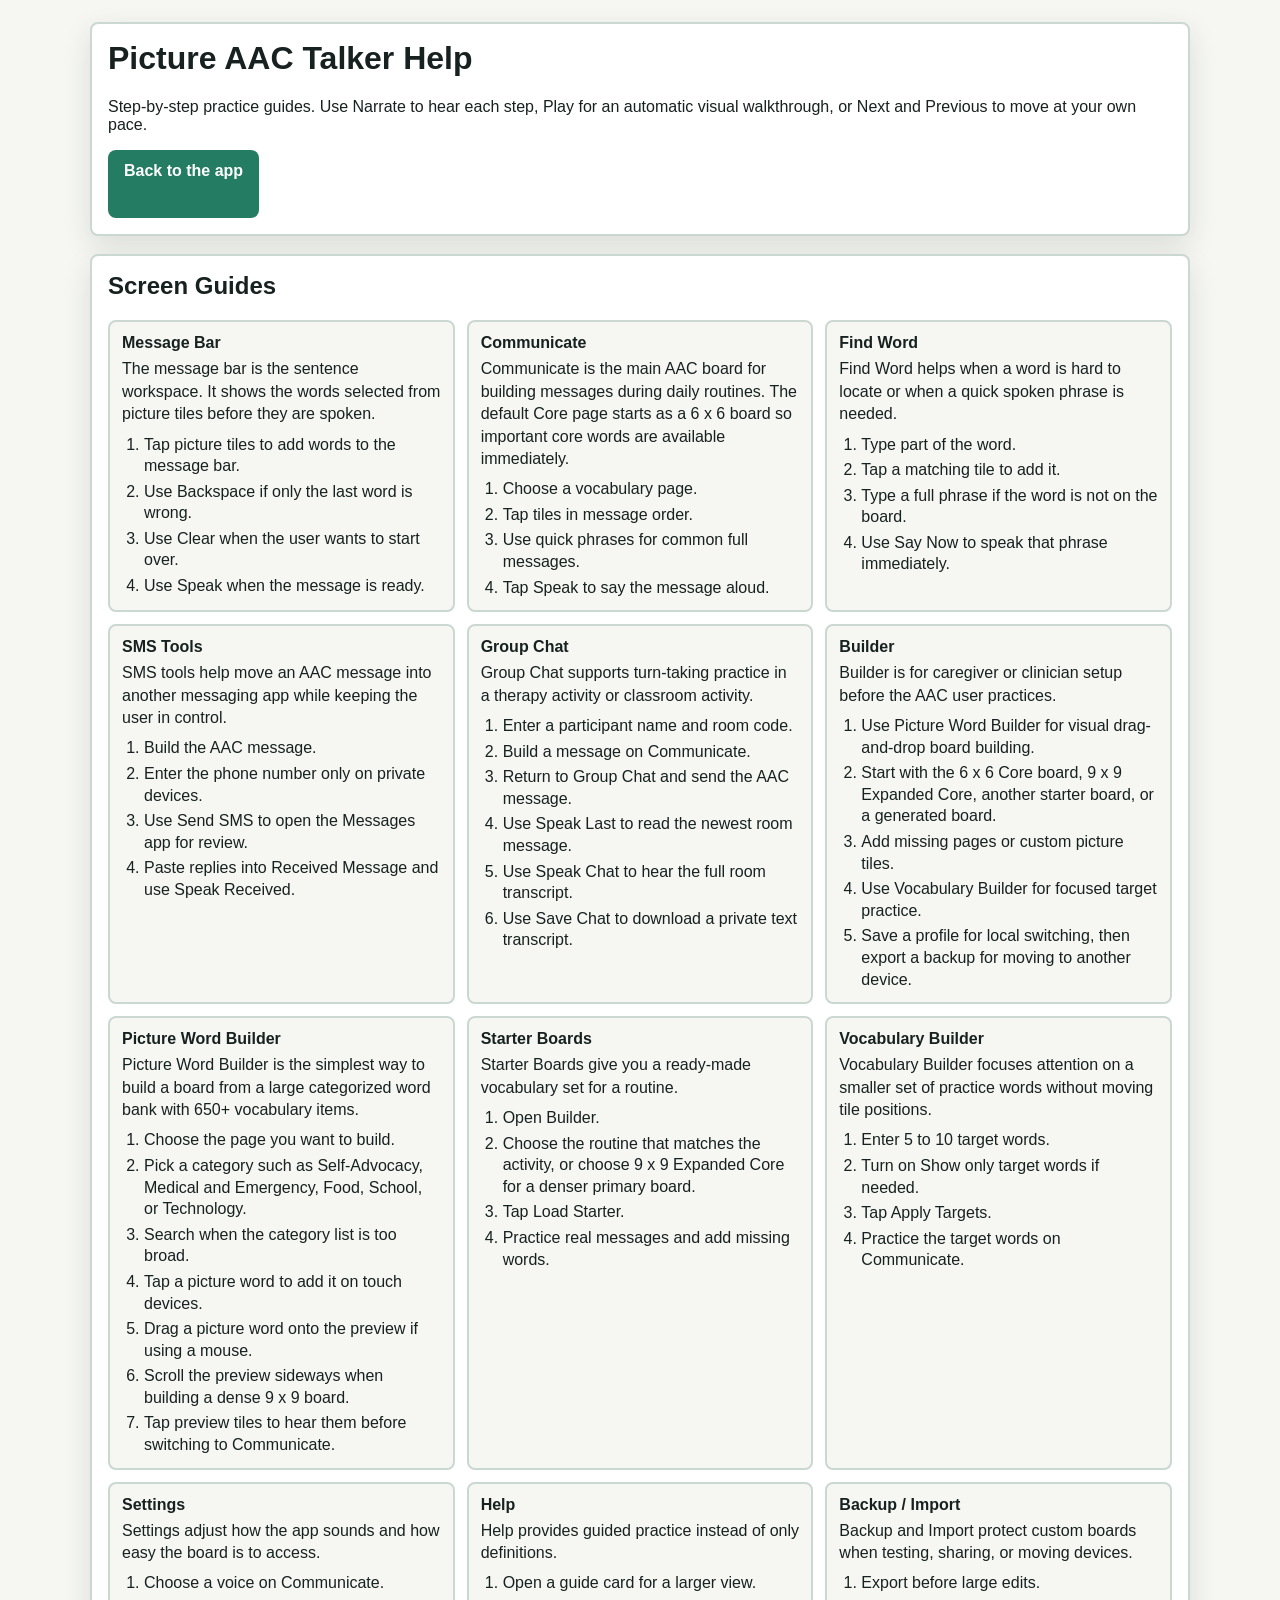
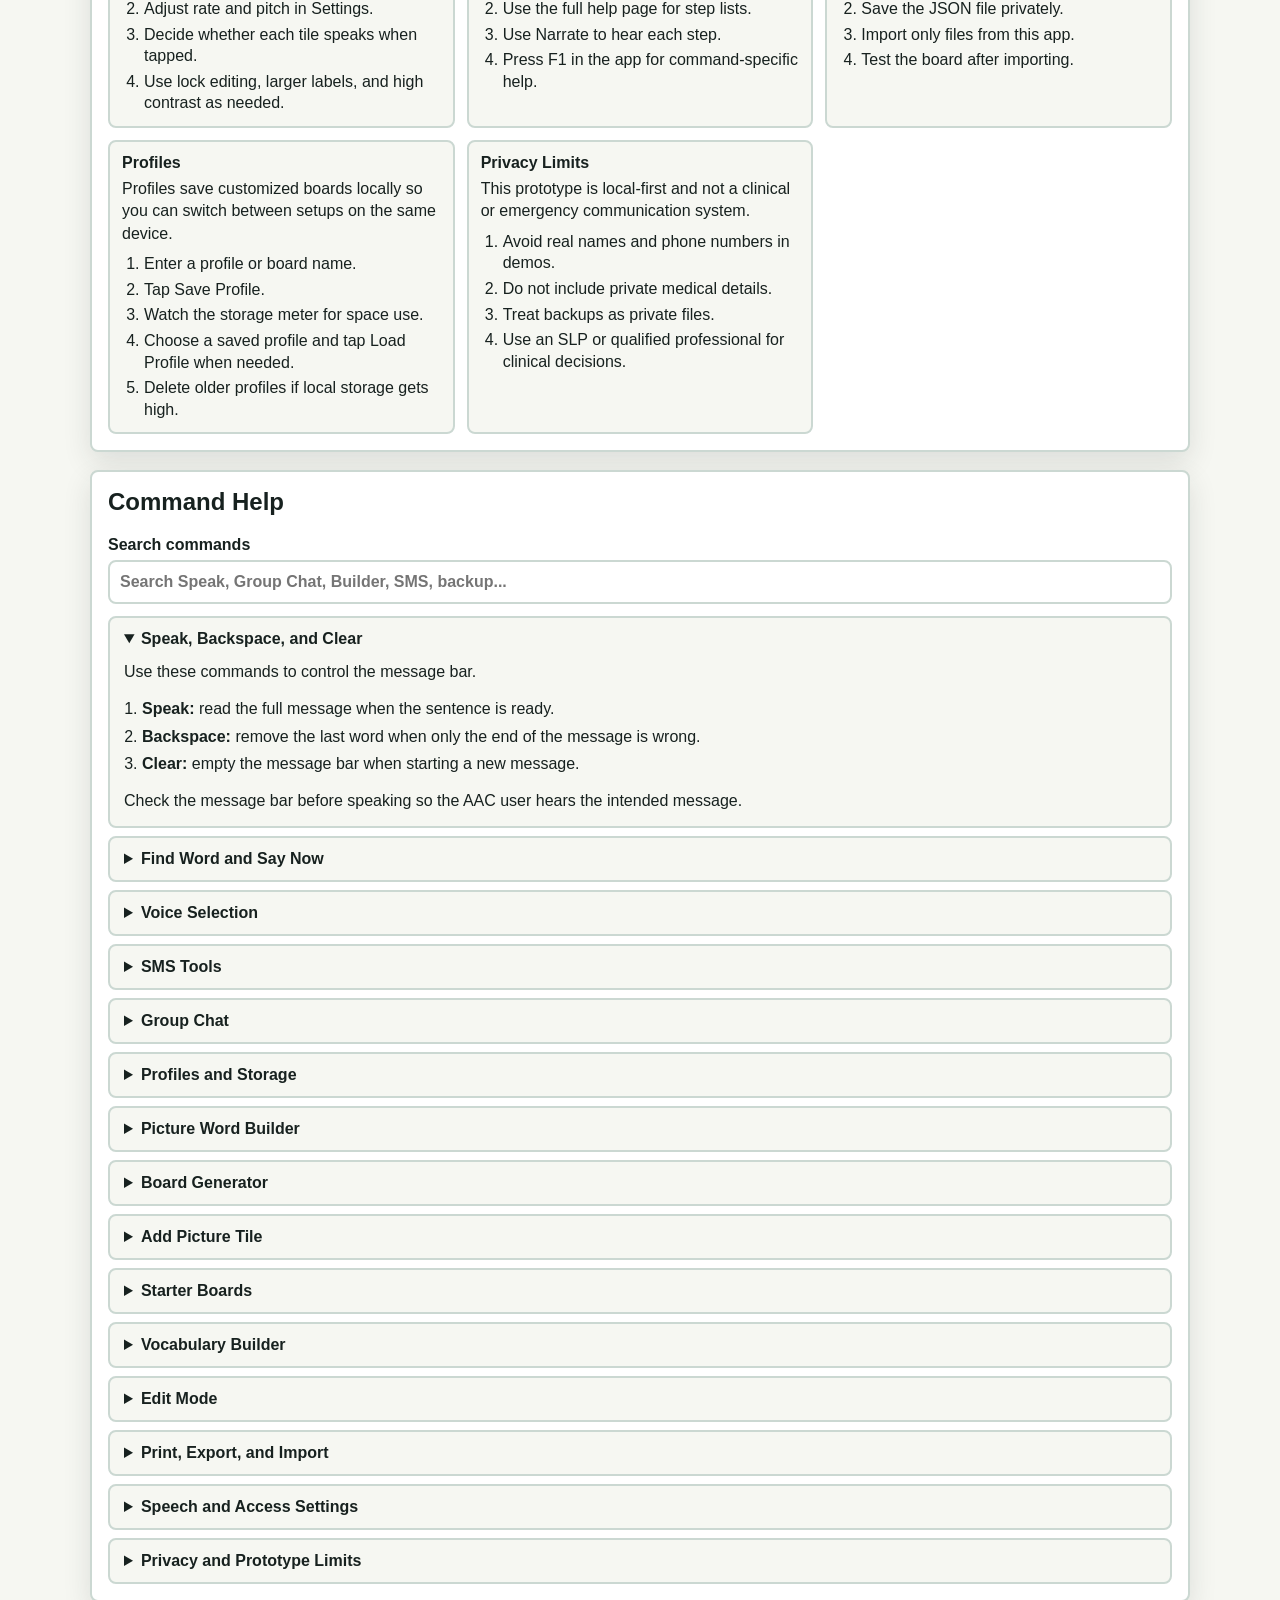
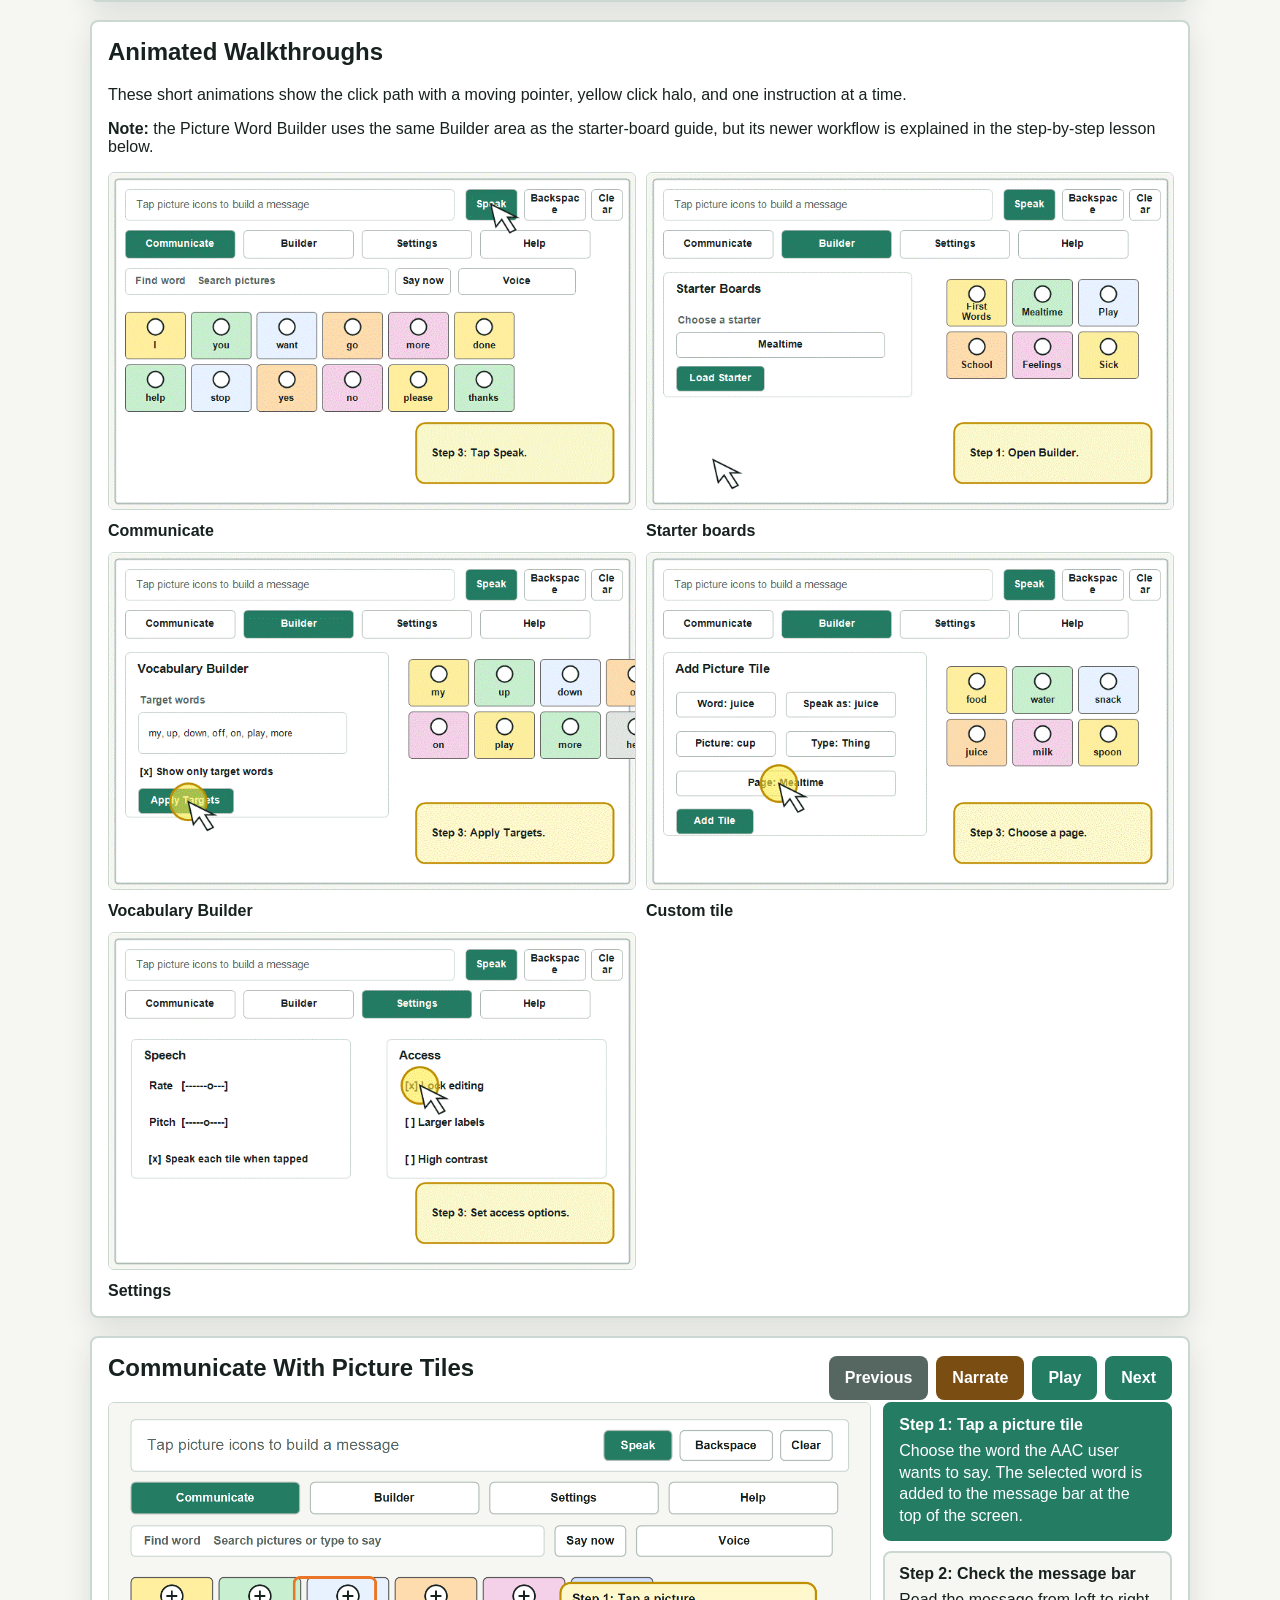
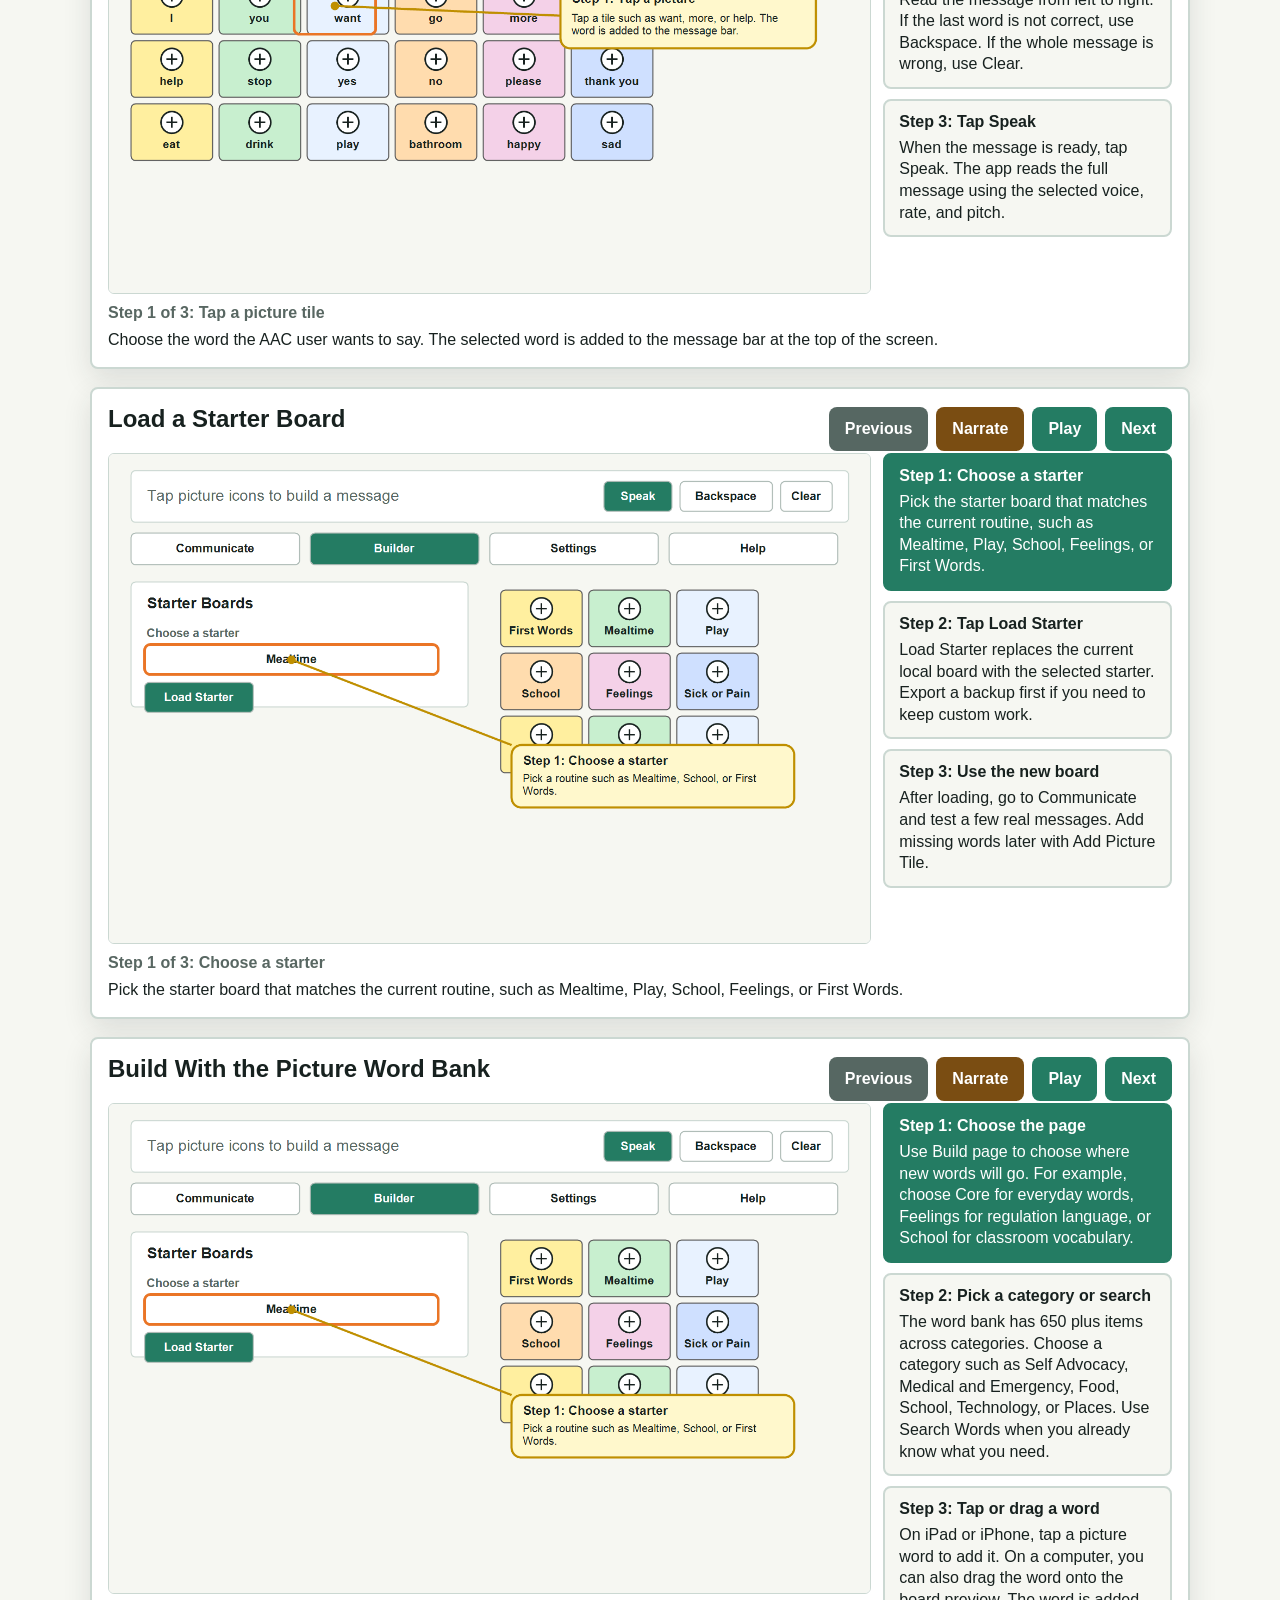
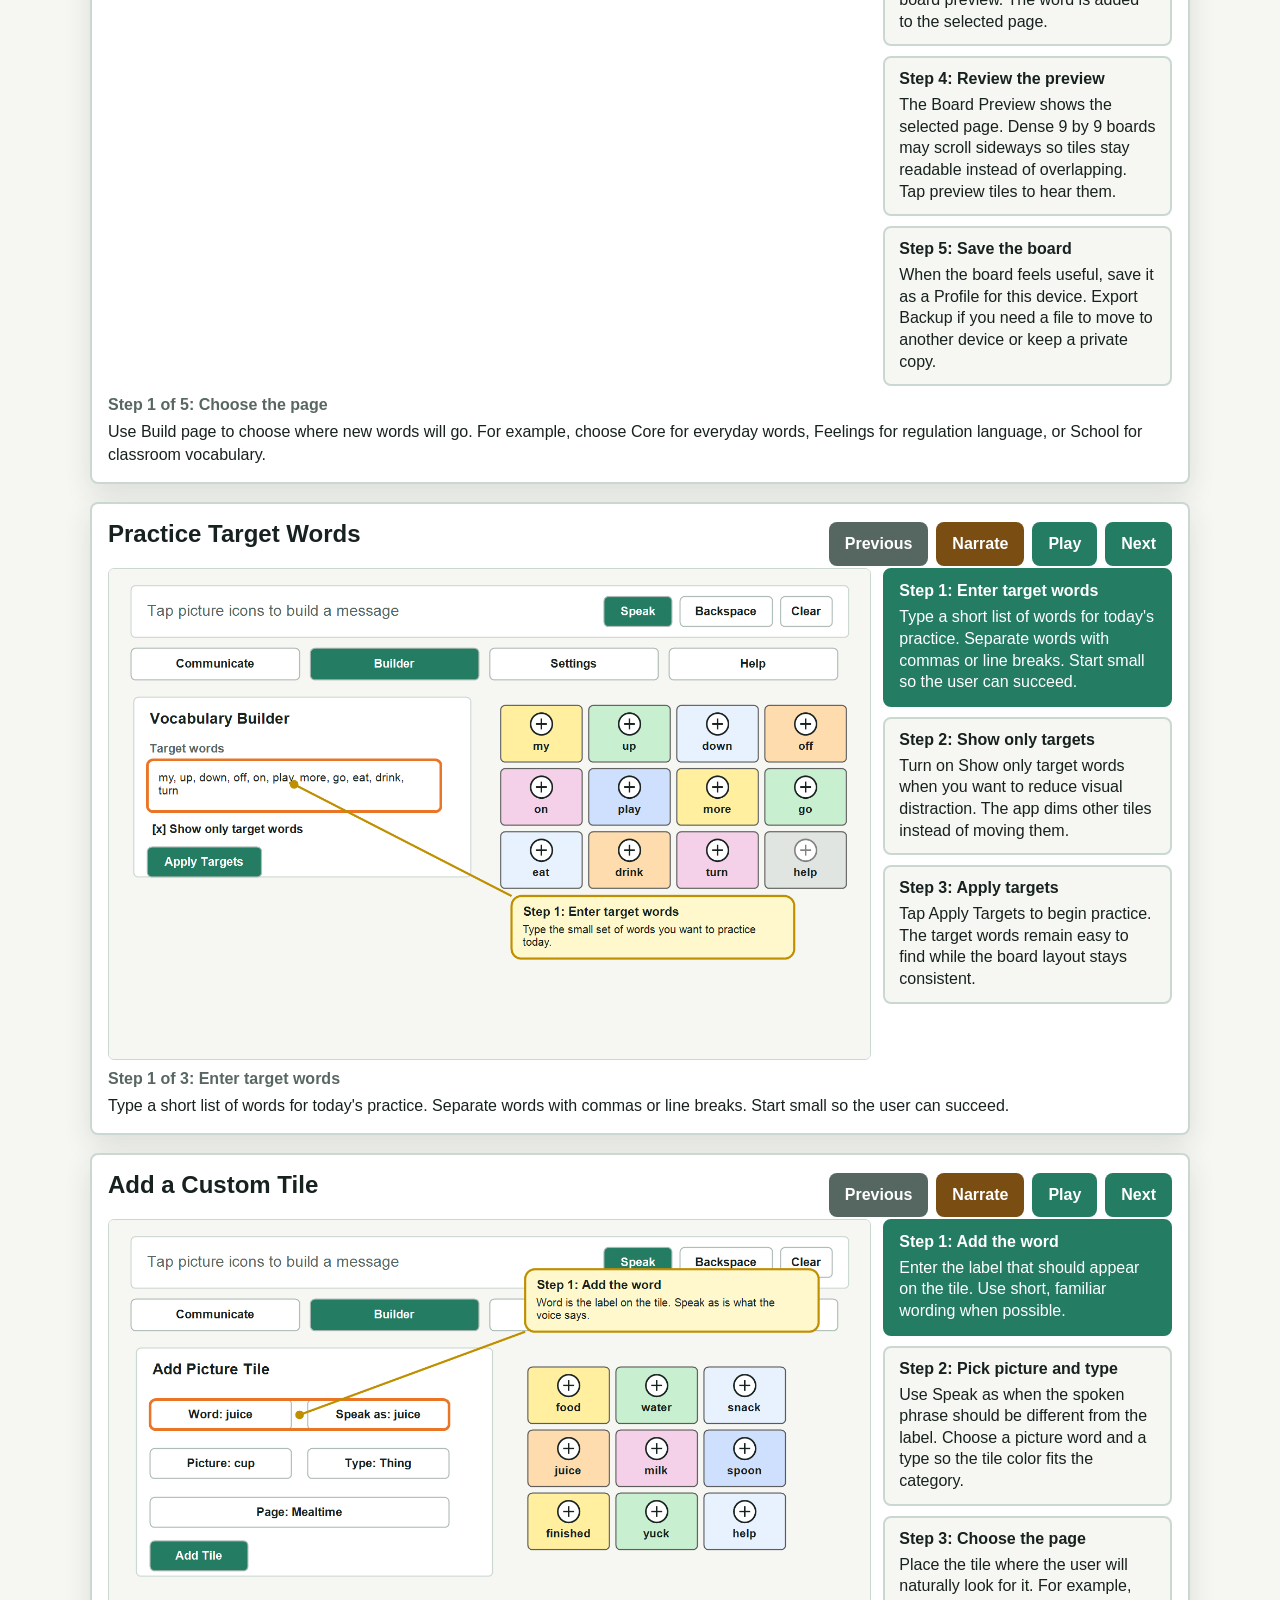
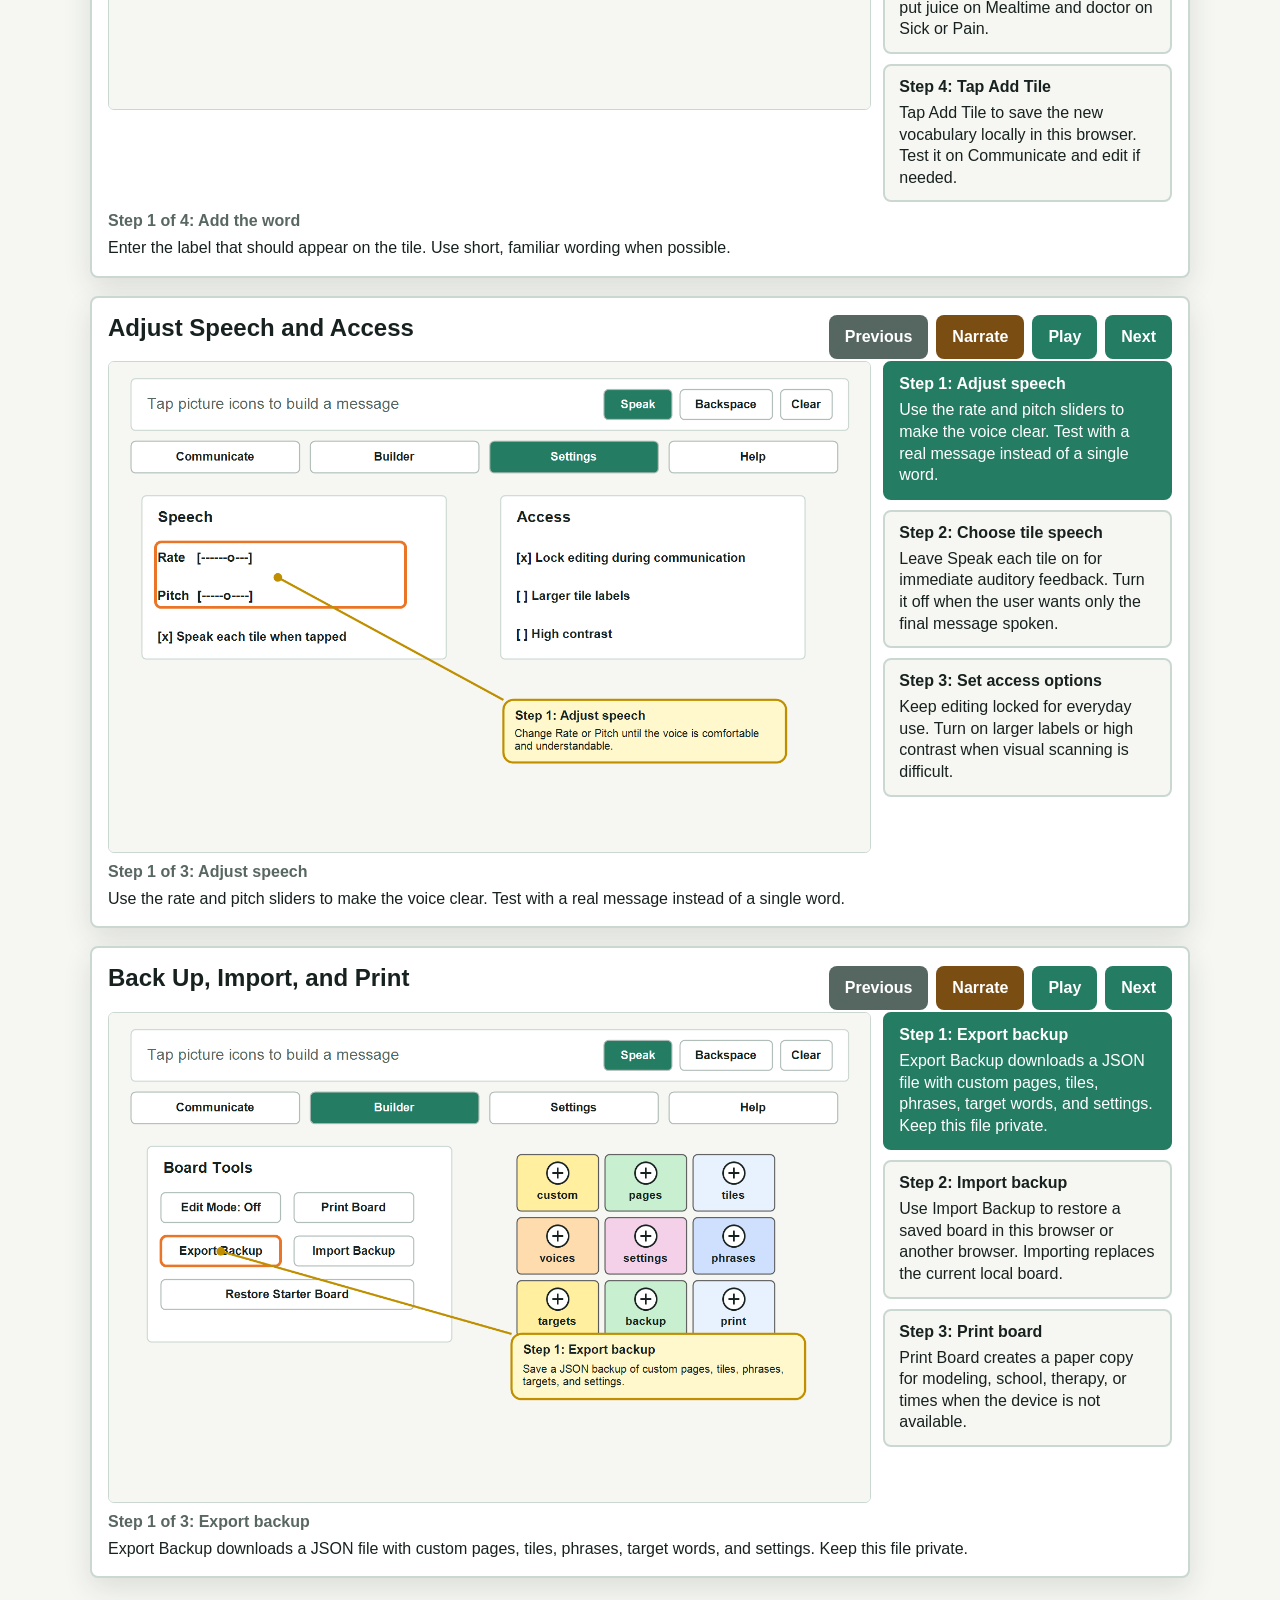
==== docs/help.html @ b60f2028 "Add Picture Talker web app prototype" ====
<!doctype html>
<html lang="en">
  <head>
    <meta charset="utf-8" />
    <meta name="viewport" content="width=device-width, initial-scale=1" />
    <title>Picture AAC Talker Help</title>
    <link rel="stylesheet" href="help.css" />
  </head>
  <body>
    <main>
      <header>
        <h1>Picture AAC Talker Help</h1>
        <p>Step-by-step practice guides. Use Narrate to hear each step, Play for an automatic visual walkthrough, or Next and Previous to move at your own pace.</p>
        <a href="../index.html">Back to the app</a>
      </header>

      <section class="tool-guide">
        <h2>Screen Guides</h2>
        <div class="tool-grid">
          <article>
            <h3>Message Bar</h3>
            <p>The message bar is the sentence workspace. It shows the words selected from picture tiles before they are spoken.</p>
            <ol>
              <li>Tap picture tiles to add words to the message bar.</li>
              <li>Use Backspace if only the last word is wrong.</li>
              <li>Use Clear when the user wants to start over.</li>
              <li>Use Speak when the message is ready.</li>
            </ol>
          </article>
          <article>
            <h3>Communicate</h3>
            <p>Communicate is the main AAC board for building messages during daily routines. The default Core page starts as a 6 x 6 board so important core words are available immediately.</p>
            <ol>
              <li>Choose a vocabulary page.</li>
              <li>Tap tiles in message order.</li>
              <li>Use quick phrases for common full messages.</li>
              <li>Tap Speak to say the message aloud.</li>
            </ol>
          </article>
          <article>
            <h3>Find Word</h3>
            <p>Find Word helps when a word is hard to locate or when a quick spoken phrase is needed.</p>
            <ol>
              <li>Type part of the word.</li>
              <li>Tap a matching tile to add it.</li>
              <li>Type a full phrase if the word is not on the board.</li>
              <li>Use Say Now to speak that phrase immediately.</li>
            </ol>
          </article>
          <article>
            <h3>SMS Tools</h3>
            <p>SMS tools help move an AAC message into another messaging app while keeping the user in control.</p>
            <ol>
              <li>Build the AAC message.</li>
              <li>Enter the phone number only on private devices.</li>
              <li>Use Send SMS to open the Messages app for review.</li>
              <li>Paste replies into Received Message and use Speak Received.</li>
            </ol>
          </article>
          <article>
            <h3>Group Chat</h3>
            <p>Group Chat supports turn-taking practice in a therapy activity or classroom activity.</p>
            <ol>
              <li>Enter a participant name and room code.</li>
              <li>Build a message on Communicate.</li>
              <li>Return to Group Chat and send the AAC message.</li>
              <li>Use Speak Last to read the newest room message.</li>
              <li>Use Speak Chat to hear the full room transcript.</li>
              <li>Use Save Chat to download a private text transcript.</li>
            </ol>
          </article>
          <article>
            <h3>Builder</h3>
            <p>Builder is for caregiver or clinician setup before the AAC user practices.</p>
            <ol>
              <li>Use Picture Word Builder for visual drag-and-drop board building.</li>
              <li>Start with the 6 x 6 Core board, 9 x 9 Expanded Core, another starter board, or a generated board.</li>
              <li>Add missing pages or custom picture tiles.</li>
              <li>Use Vocabulary Builder for focused target practice.</li>
              <li>Save a profile for local switching, then export a backup for moving to another device.</li>
            </ol>
          </article>
          <article>
            <h3>Picture Word Builder</h3>
            <p>Picture Word Builder is the simplest way to build a board from a large categorized word bank with 650+ vocabulary items.</p>
            <ol>
              <li>Choose the page you want to build.</li>
              <li>Pick a category such as Self-Advocacy, Medical and Emergency, Food, School, or Technology.</li>
              <li>Search when the category list is too broad.</li>
              <li>Tap a picture word to add it on touch devices.</li>
              <li>Drag a picture word onto the preview if using a mouse.</li>
              <li>Scroll the preview sideways when building a dense 9 x 9 board.</li>
              <li>Tap preview tiles to hear them before switching to Communicate.</li>
            </ol>
          </article>
          <article>
            <h3>Starter Boards</h3>
            <p>Starter Boards give you a ready-made vocabulary set for a routine.</p>
            <ol>
              <li>Open Builder.</li>
              <li>Choose the routine that matches the activity, or choose 9 x 9 Expanded Core for a denser primary board.</li>
              <li>Tap Load Starter.</li>
              <li>Practice real messages and add missing words.</li>
            </ol>
          </article>
          <article>
            <h3>Vocabulary Builder</h3>
            <p>Vocabulary Builder focuses attention on a smaller set of practice words without moving tile positions.</p>
            <ol>
              <li>Enter 5 to 10 target words.</li>
              <li>Turn on Show only target words if needed.</li>
              <li>Tap Apply Targets.</li>
              <li>Practice the target words on Communicate.</li>
            </ol>
          </article>
          <article>
            <h3>Settings</h3>
            <p>Settings adjust how the app sounds and how easy the board is to access.</p>
            <ol>
              <li>Choose a voice on Communicate.</li>
              <li>Adjust rate and pitch in Settings.</li>
              <li>Decide whether each tile speaks when tapped.</li>
              <li>Use lock editing, larger labels, and high contrast as needed.</li>
            </ol>
          </article>
          <article>
            <h3>Help</h3>
            <p>Help provides guided practice instead of only definitions.</p>
            <ol>
              <li>Open a guide card for a larger view.</li>
              <li>Use the full help page for step lists.</li>
              <li>Use Narrate to hear each step.</li>
              <li>Press F1 in the app for command-specific help.</li>
            </ol>
          </article>
          <article>
            <h3>Backup / Import</h3>
            <p>Backup and Import protect custom boards when testing, sharing, or moving devices.</p>
            <ol>
              <li>Export before large edits.</li>
              <li>Save the JSON file privately.</li>
              <li>Import only files from this app.</li>
              <li>Test the board after importing.</li>
            </ol>
          </article>
          <article>
            <h3>Profiles</h3>
            <p>Profiles save customized boards locally so you can switch between setups on the same device.</p>
            <ol>
              <li>Enter a profile or board name.</li>
              <li>Tap Save Profile.</li>
              <li>Watch the storage meter for space use.</li>
              <li>Choose a saved profile and tap Load Profile when needed.</li>
              <li>Delete older profiles if local storage gets high.</li>
            </ol>
          </article>
          <article>
            <h3>Privacy Limits</h3>
            <p>This prototype is local-first and not a clinical or emergency communication system.</p>
            <ol>
              <li>Avoid real names and phone numbers in demos.</li>
              <li>Do not include private medical details.</li>
              <li>Treat backups as private files.</li>
              <li>Use an SLP or qualified professional for clinical decisions.</li>
            </ol>
          </article>
        </div>
      </section>

      <section class="command-help">
        <h2>Command Help</h2>
        <label class="help-search">
          Search commands
          <input id="commandSearch" type="search" placeholder="Search Speak, Group Chat, Builder, SMS, backup..." />
        </label>
        <div class="command-list">
          <details open>
            <summary>Speak, Backspace, and Clear</summary>
            <p>Use these commands to control the message bar.</p>
            <ol>
              <li><strong>Speak:</strong> read the full message when the sentence is ready.</li>
              <li><strong>Backspace:</strong> remove the last word when only the end of the message is wrong.</li>
              <li><strong>Clear:</strong> empty the message bar when starting a new message.</li>
            </ol>
            <p>Check the message bar before speaking so the AAC user hears the intended message.</p>
          </details>
          <details>
            <summary>Find Word and Say Now</summary>
            <p>Use this workflow when the word is hard to find or not yet on the board.</p>
            <ol>
              <li>Type part of the word in Find Word.</li>
              <li>Tap a matching tile to add it to the message.</li>
              <li>If no tile fits, type the needed phrase.</li>
              <li>Tap Say Now to speak the phrase without changing the board.</li>
            </ol>
            <p>Add the phrase as a custom tile later if it becomes a frequent need.</p>
          </details>
          <details>
            <summary>Voice Selection</summary>
            <p>Use the voice list to choose the text-to-speech voice for spoken messages.</p>
            <ol>
              <li>Open the voice list on Communicate.</li>
              <li>Choose a voice that is clear and comfortable.</li>
              <li>Build a short message and tap Speak.</li>
              <li>Adjust rate and pitch in Settings if needed.</li>
            </ol>
            <p>Different devices and browsers may offer different voices.</p>
          </details>
          <details>
            <summary>SMS Tools</summary>
            <p>Use SMS tools to move the AAC message into another communication app.</p>
            <ol>
              <li>Build the message on Communicate.</li>
              <li>Enter the contact number if using a private device.</li>
              <li>Tap Send SMS to open the device Messages app with the text filled in.</li>
              <li>Use Copy Message when SMS links are not supported.</li>
              <li>Paste a reply into Received Message and tap Speak Received.</li>
            </ol>
            <p>The app cannot directly receive SMS without a phone service or paired-device bridge.</p>
          </details>
          <details>
            <summary>Group Chat</summary>
            <p>Use Group Chat for local turn-taking practice during a therapy or classroom activity.</p>
            <ol>
              <li>Enter a participant name.</li>
              <li>Enter a room code for the activity.</li>
              <li>Build an AAC message on Communicate.</li>
              <li>Return to Group Chat and tap Send AAC Message.</li>
              <li>Tap Speak Last to read the newest room message aloud.</li>
              <li>Tap Speak Chat to read the transcript aloud in order.</li>
              <li>Tap Save Chat to download the room transcript as a text file.</li>
            </ol>
            <p>This prototype syncs between tabs or windows on the same device. Separate devices require a realtime backend.</p>
          </details>
          <details>
            <summary>Profiles and Storage</summary>
            <p>Use Profiles to keep multiple customized boards on the same device without overwriting every setup.</p>
            <ol>
              <li>Customize the board with starter boards, Picture Word Builder, custom tiles, settings, phrases, and target words.</li>
              <li>Type a profile name, such as Home Board, School Board, or Therapy Practice.</li>
              <li>Tap Save Profile.</li>
              <li>Use Saved Profiles to load or delete a local profile later.</li>
              <li>Watch the storage meter. If it gets high, export backups and delete older local profiles.</li>
            </ol>
            <p>Profiles are saved in this browser on this device. Export Backup is still the better choice when you need a file to move to another device.</p>
          </details>
          <details>
            <summary>Picture Word Builder</summary>
            <p>Use Picture Word Builder when forms feel too abstract and the user or helper needs a more visual board-building workflow.</p>
            <ol>
              <li>Open Builder.</li>
              <li>Choose the Build page that should receive new words.</li>
              <li>Choose a category, such as Core Words, Self-Advocacy, AAC and Access, Medical and Emergency, Food and Drink, Feelings, School, Play, Body and Care, Technology, or Places and Devices.</li>
              <li>Use Search Words to narrow the vocabulary bank.</li>
              <li>Tap a picture word to add it to the selected page.</li>
              <li>On a computer, drag a picture word onto the board preview to add it.</li>
              <li>Review the board preview and continue adding words. Dense boards may scroll horizontally so tiles do not overlap.</li>
              <li>Tap a preview tile to hear how it will speak.</li>
              <li>Save a Profile after the board feels useful.</li>
            </ol>
            <p>The tap-to-add workflow is included because drag-and-drop can be awkward on iPad and iPhone.</p>
          </details>
          <details>
            <summary>Board Generator</summary>
            <p>Use Board Generator to make a first draft board from a plain-language situation description.</p>
            <ol>
              <li>Enter a board name.</li>
              <li>Describe the user, routines, and settings.</li>
              <li>Choose columns and tile size.</li>
              <li>Tap Generate Board.</li>
              <li>Review the result and add missing vocabulary manually.</li>
            </ol>
            <p>This uses local templates and keyword matching. It does not call an online AI service.</p>
          </details>
          <details>
            <summary>Add Picture Tile</summary>
            <p>Use Add Picture Tile when an important word, phrase, person, place, or routine is missing.</p>
            <ol>
              <li>Enter the visible label in Word.</li>
              <li>Enter the spoken text in Speak as if it should be different.</li>
              <li>Choose a picture word or symbol hint.</li>
              <li>Choose the tile type for color/category.</li>
              <li>Choose the page where the user will look for it.</li>
              <li>Tap Add Tile and test it on Communicate.</li>
            </ol>
          </details>
          <details>
            <summary>Starter Boards</summary>
            <p>Use Starter Boards to begin from a prepared routine instead of building from an empty board.</p>
            <ol>
              <li>Export a backup if you want to keep the current board.</li>
              <li>Choose a starter such as 6 x 6 Starter Core, 9 x 9 Expanded Core, First Words, Mealtime, Play, School, Feelings, Bathroom, Sick/Pain, or Devices.</li>
              <li>Tap Load Starter.</li>
              <li>Practice several real messages.</li>
              <li>Add missing tiles for the user and setting.</li>
            </ol>
          </details>
          <details>
            <summary>Vocabulary Builder</summary>
            <p>Use Vocabulary Builder to reduce distraction while keeping motor patterns stable.</p>
            <ol>
              <li>Enter a small target list for the session.</li>
              <li>Turn on Show only target words if the board is visually overwhelming.</li>
              <li>Tap Apply Targets.</li>
              <li>Practice the target words on Communicate.</li>
              <li>Turn off the target mask when the user is ready for more vocabulary.</li>
            </ol>
          </details>
          <details>
            <summary>Edit Mode</summary>
            <p>Use Edit Mode only when a helper needs to revise existing tiles.</p>
            <ol>
              <li>Unlock editing in Settings if needed.</li>
              <li>Turn Edit Mode on in Builder.</li>
              <li>Tap the tile that needs changes.</li>
              <li>Update the label, spoken text, or picture.</li>
              <li>Turn Edit Mode off when finished.</li>
            </ol>
            <p>Keep editing locked during normal communication to avoid accidental changes.</p>
          </details>
          <details>
            <summary>Print, Export, and Import</summary>
            <p>Use these tools when preparing for therapy, school, sharing, or device changes.</p>
            <ol>
              <li>Use Print Board to create a paper support copy.</li>
              <li>Use Export Backup before major edits or before testing on another device.</li>
              <li>Save the JSON backup somewhere private.</li>
              <li>Use Import Backup to restore the saved board.</li>
              <li>Test the board after importing.</li>
            </ol>
            <p>Backups can contain private custom vocabulary. Treat them as private files.</p>
          </details>
          <details>
            <summary>Speech and Access Settings</summary>
            <p>Use Settings to make the app easier to hear, see, and safely use.</p>
            <ol>
              <li>Set speech rate and pitch using a real message as the test.</li>
              <li>Turn Speak each tile on for immediate feedback or off for sentence-only speech.</li>
              <li>Keep Lock editing on during daily communication.</li>
              <li>Use Larger Labels or High Contrast if the board is hard to scan.</li>
            </ol>
          </details>
          <details>
            <summary>Privacy and Prototype Limits</summary>
            <p>Use this prototype for exploration and feedback, not as medical advice or emergency communication.</p>
            <ol>
              <li>Do not put private medical details in shared screenshots.</li>
              <li>Do not share real phone numbers, addresses, school names, or identifying child information.</li>
              <li>Remember that local browser storage is not the same as a secure medical record system.</li>
              <li>Work with a qualified SLP or clinical professional for communication planning.</li>
            </ol>
          </details>
        </div>
      </section>

      <section class="animation-gallery">
        <h2>Animated Walkthroughs</h2>
        <p>These short animations show the click path with a moving pointer, yellow click halo, and one instruction at a time.</p>
        <p><strong>Note:</strong> the Picture Word Builder uses the same Builder area as the starter-board guide, but its newer workflow is explained in the step-by-step lesson below.</p>
        <div class="animation-grid">
          <figure>
            <img src="animations/communicate-workflow.gif" alt="Animated workflow for communicating with picture tiles" />
            <figcaption>Communicate</figcaption>
          </figure>
          <figure>
            <img src="animations/starter-board-workflow.gif" alt="Animated workflow for loading a starter board" />
            <figcaption>Starter boards</figcaption>
          </figure>
          <figure>
            <img src="animations/vocabulary-builder-workflow.gif" alt="Animated workflow for Vocabulary Builder target words" />
            <figcaption>Vocabulary Builder</figcaption>
          </figure>
          <figure>
            <img src="animations/custom-tile-workflow.gif" alt="Animated workflow for adding a custom tile" />
            <figcaption>Custom tile</figcaption>
          </figure>
          <figure>
            <img src="animations/settings-workflow.gif" alt="Animated workflow for speech and access settings" />
            <figcaption>Settings</figcaption>
          </figure>
        </div>
      </section>

      <section class="lesson" data-lesson="communicate">
        <div class="lesson-head">
          <h2>Communicate With Picture Tiles</h2>
          <div class="lesson-actions">
            <button type="button" data-action="prev">Previous</button>
            <button type="button" data-action="narrate">Narrate</button>
            <button type="button" data-action="play">Play</button>
            <button type="button" data-action="next">Next</button>
          </div>
        </div>
        <div class="lesson-body">
          <img src="screenshots/01-communicate-step-1.png" alt="Communicate step 1" />
          <ol class="step-list"></ol>
        </div>
        <p class="step-label">Step 1 of 3: Tap a picture tile</p>
      </section>

      <section class="lesson" data-lesson="starter">
        <div class="lesson-head">
          <h2>Load a Starter Board</h2>
          <div class="lesson-actions">
            <button type="button" data-action="prev">Previous</button>
            <button type="button" data-action="narrate">Narrate</button>
            <button type="button" data-action="play">Play</button>
            <button type="button" data-action="next">Next</button>
          </div>
        </div>
        <div class="lesson-body">
          <img src="screenshots/02-starter-boards-step-1.png" alt="Starter board step 1" />
          <ol class="step-list"></ol>
        </div>
        <p class="step-label">Step 1 of 3: Choose a starter</p>
      </section>

      <section class="lesson" data-lesson="pictureBuilder">
        <div class="lesson-head">
          <h2>Build With the Picture Word Bank</h2>
          <div class="lesson-actions">
            <button type="button" data-action="prev">Previous</button>
            <button type="button" data-action="narrate">Narrate</button>
            <button type="button" data-action="play">Play</button>
            <button type="button" data-action="next">Next</button>
          </div>
        </div>
        <div class="lesson-body">
          <img src="screenshots/02-starter-boards-step-1.png" alt="Picture Word Builder step 1" />
          <ol class="step-list"></ol>
        </div>
        <p class="step-label">Step 1 of 5: Choose the page</p>
      </section>

      <section class="lesson" data-lesson="vocab">
        <div class="lesson-head">
          <h2>Practice Target Words</h2>
          <div class="lesson-actions">
            <button type="button" data-action="prev">Previous</button>
            <button type="button" data-action="narrate">Narrate</button>
            <button type="button" data-action="play">Play</button>
            <button type="button" data-action="next">Next</button>
          </div>
        </div>
        <div class="lesson-body">
          <img src="screenshots/03-vocabulary-builder-step-1.png" alt="Vocabulary Builder step 1" />
          <ol class="step-list"></ol>
        </div>
        <p class="step-label">Step 1 of 3: Enter target words</p>
      </section>

      <section class="lesson" data-lesson="tile">
        <div class="lesson-head">
          <h2>Add a Custom Tile</h2>
          <div class="lesson-actions">
            <button type="button" data-action="prev">Previous</button>
            <button type="button" data-action="narrate">Narrate</button>
            <button type="button" data-action="play">Play</button>
            <button type="button" data-action="next">Next</button>
          </div>
        </div>
        <div class="lesson-body">
          <img src="screenshots/04-custom-tile-step-1.png" alt="Custom tile step 1" />
          <ol class="step-list"></ol>
        </div>
        <p class="step-label">Step 1 of 4: Add the word</p>
      </section>

      <section class="lesson" data-lesson="settings">
        <div class="lesson-head">
          <h2>Adjust Speech and Access</h2>
          <div class="lesson-actions">
            <button type="button" data-action="prev">Previous</button>
            <button type="button" data-action="narrate">Narrate</button>
            <button type="button" data-action="play">Play</button>
            <button type="button" data-action="next">Next</button>
          </div>
        </div>
        <div class="lesson-body">
          <img src="screenshots/05-settings-step-1.png" alt="Settings step 1" />
          <ol class="step-list"></ol>
        </div>
        <p class="step-label">Step 1 of 3: Adjust speech</p>
      </section>

      <section class="lesson" data-lesson="backup">
        <div class="lesson-head">
          <h2>Back Up, Import, and Print</h2>
          <div class="lesson-actions">
            <button type="button" data-action="prev">Previous</button>
            <button type="button" data-action="narrate">Narrate</button>
            <button type="button" data-action="play">Play</button>
            <button type="button" data-action="next">Next</button>
          </div>
        </div>
        <div class="lesson-body">
          <img src="screenshots/06-backup-print-step-1.png" alt="Backup and print step 1" />
          <ol class="step-list"></ol>
        </div>
        <p class="step-label">Step 1 of 3: Export backup</p>
      </section>
    </main>
    <script src="help.js"></script>
  </body>
</html>
---- docs/help.css ----
body {
  margin: 0;
  color: #17211f;
  background: #f6f7f2;
  font-family: Arial, Helvetica, sans-serif;
}

main {
  width: min(1100px, 100%);
  margin: 0 auto;
  padding: 22px;
}

header,
.tool-guide,
.command-help,
.animation-gallery,
.lesson {
  margin-bottom: 18px;
  padding: 16px;
  border: 2px solid #cbd8d2;
  border-radius: 8px;
  background: #ffffff;
  box-shadow: 0 10px 28px rgba(30, 45, 40, 0.12);
}

.help-search {
  display: grid;
  gap: 6px;
  margin-bottom: 12px;
  font-weight: 800;
}

.help-search input {
  min-height: 44px;
  padding: 9px 10px;
  border: 2px solid #cbd8d2;
  border-radius: 8px;
  font: inherit;
}

.command-list {
  display: grid;
  gap: 8px;
}

.command-list details {
  border: 2px solid #cbd8d2;
  border-radius: 8px;
  background: #f6f7f2;
}

.command-list summary {
  padding: 12px 14px;
  font-weight: 900;
  cursor: pointer;
}

.command-list details p {
  margin: 0;
  padding: 0 14px 14px;
  line-height: 1.45;
}

.command-list details ol {
  margin: 0 14px 14px 32px;
  padding: 0;
  line-height: 1.45;
}

.command-list details li + li {
  margin-top: 4px;
}

.command-list details.hidden {
  display: none;
}

.tool-grid {
  display: grid;
  grid-template-columns: repeat(3, minmax(0, 1fr));
  gap: 12px;
}

.tool-grid article {
  padding: 12px;
  border: 2px solid #cbd8d2;
  border-radius: 8px;
  background: #f6f7f2;
}

.tool-grid h3 {
  margin: 0 0 6px;
  font-size: 1rem;
}

.tool-grid p {
  margin: 0 0 8px;
  line-height: 1.4;
}

.tool-grid ol {
  margin: 0 0 0 22px;
  padding: 0;
  line-height: 1.35;
}

.tool-grid li + li {
  margin-top: 4px;
}

.animation-grid {
  display: grid;
  grid-template-columns: repeat(2, minmax(0, 1fr));
  gap: 12px;
}

.animation-grid figure {
  margin: 0;
}

.animation-grid figcaption {
  margin-top: 8px;
  font-weight: 900;
}

h1,
h2,
p {
  margin-top: 0;
}

.lesson-head {
  display: grid;
  grid-template-columns: 1fr auto;
  gap: 12px;
  align-items: center;
}

.lesson-actions {
  display: grid;
  grid-template-columns: repeat(4, auto);
  gap: 8px;
}

a,
button {
  display: inline-block;
  min-height: 44px;
  padding: 12px 16px;
  border: 0;
  border-radius: 8px;
  color: #ffffff;
  background: #247c63;
  font: inherit;
  font-weight: 800;
  text-decoration: none;
  cursor: pointer;
}

button[data-action="prev"] {
  background: #566762;
}

button[data-action="narrate"] {
  background: #7a4d12;
}

.lesson-body {
  display: grid;
  grid-template-columns: minmax(0, 1.45fr) minmax(260px, 0.55fr);
  gap: 14px;
  align-items: start;
}

img {
  width: 100%;
  height: auto;
  border: 1px solid #cbd8d2;
  border-radius: 6px;
}

.step-list {
  margin: 0;
  padding: 0;
  list-style: none;
  display: grid;
  gap: 10px;
}

.step-list li {
  padding: 12px 14px;
  border: 2px solid #cbd8d2;
  border-radius: 8px;
  background: #f6f7f2;
  font-weight: 800;
  cursor: pointer;
}

.step-list li span {
  display: block;
  margin-top: 6px;
  font-weight: 400;
  line-height: 1.35;
}

.step-list li.active-step {
  border-color: #247c63;
  color: #ffffff;
  background: #247c63;
}

.step-label {
  margin: 10px 0 0;
  color: #586762;
  font-weight: 800;
}

.step-detail {
  margin: 6px 0 0;
  color: #17211f;
  line-height: 1.45;
}

@media print {
  body {
    background: #ffffff;
  }

  header,
  .tool-guide,
  .command-help,
  .animation-gallery,
  .lesson {
    box-shadow: none;
    break-inside: avoid;
  }

  a,
  .lesson-actions {
    display: none;
  }
}

@media (max-width: 720px) {
  .lesson-head {
    grid-template-columns: 1fr;
  }

  .lesson-actions {
    grid-template-columns: repeat(2, minmax(0, 1fr));
  }

  .tool-grid,
  .animation-grid,
  .lesson-body {
    grid-template-columns: 1fr;
  }
}
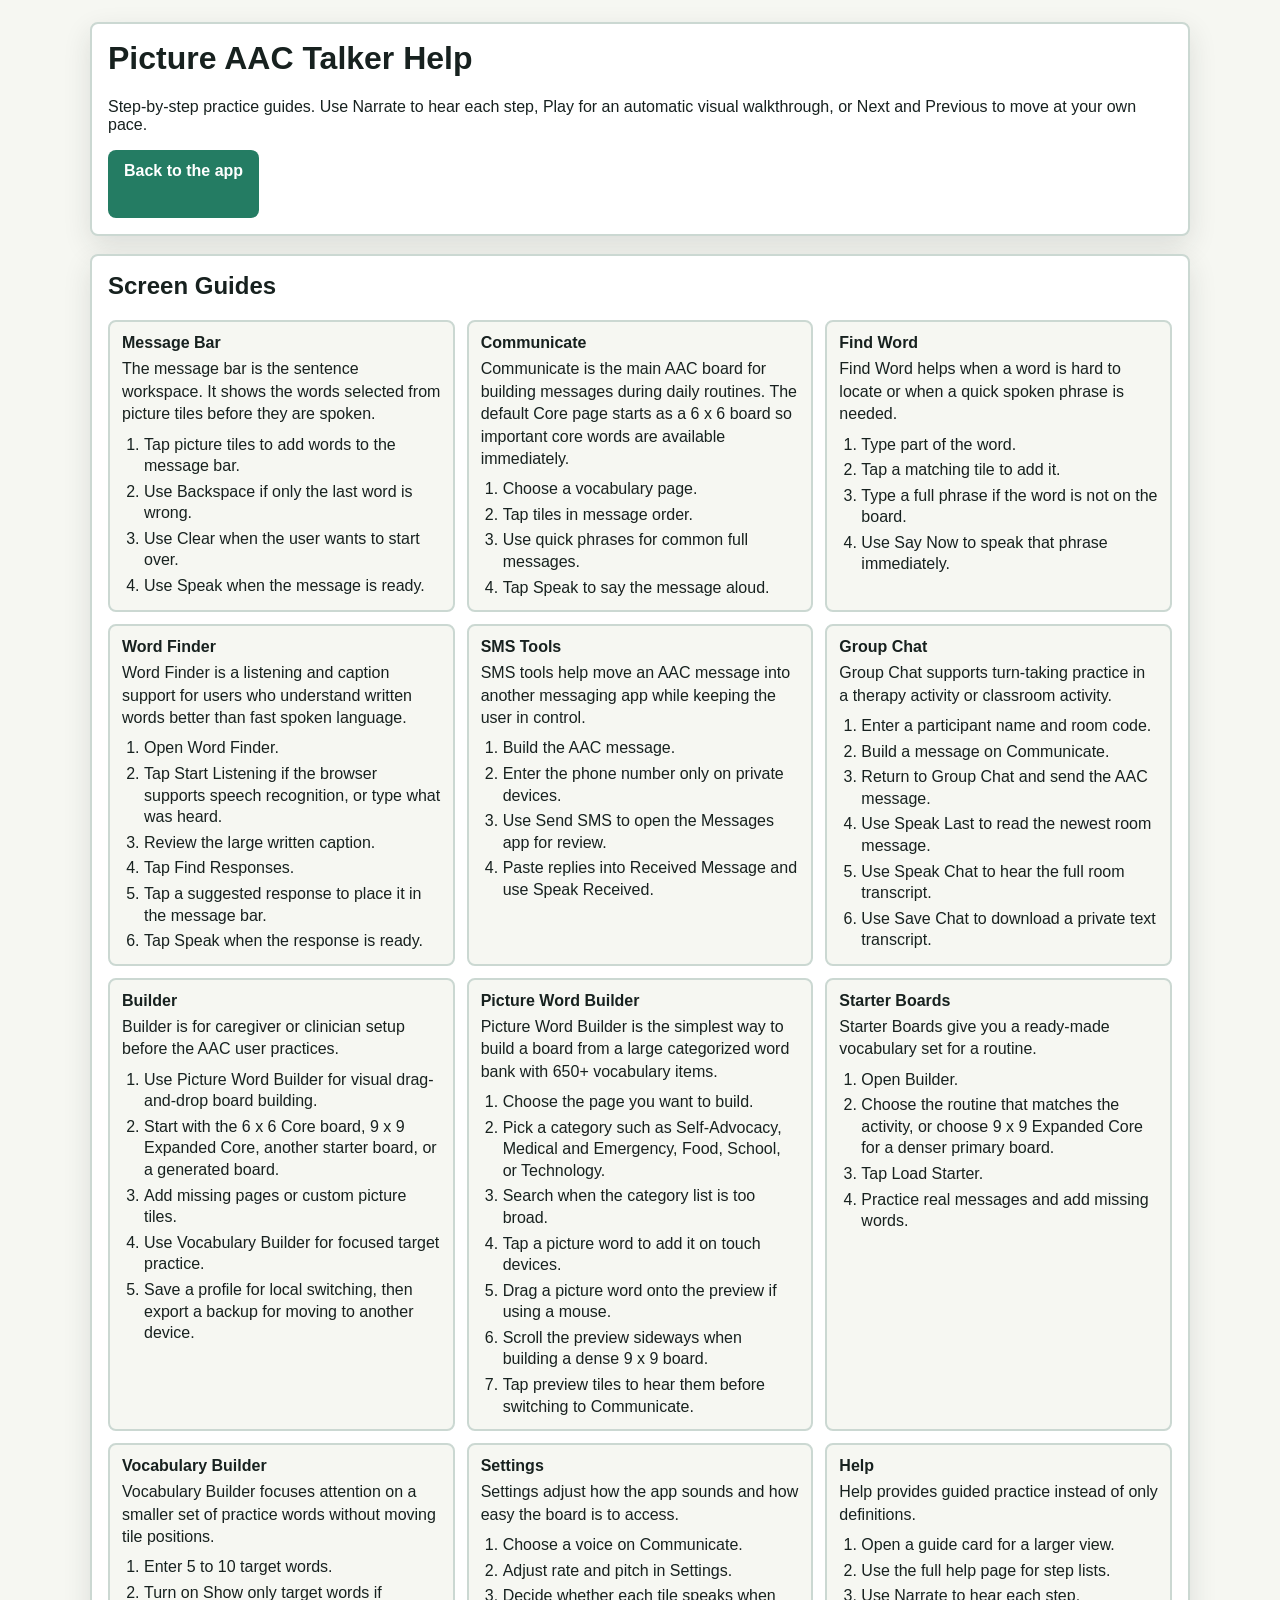
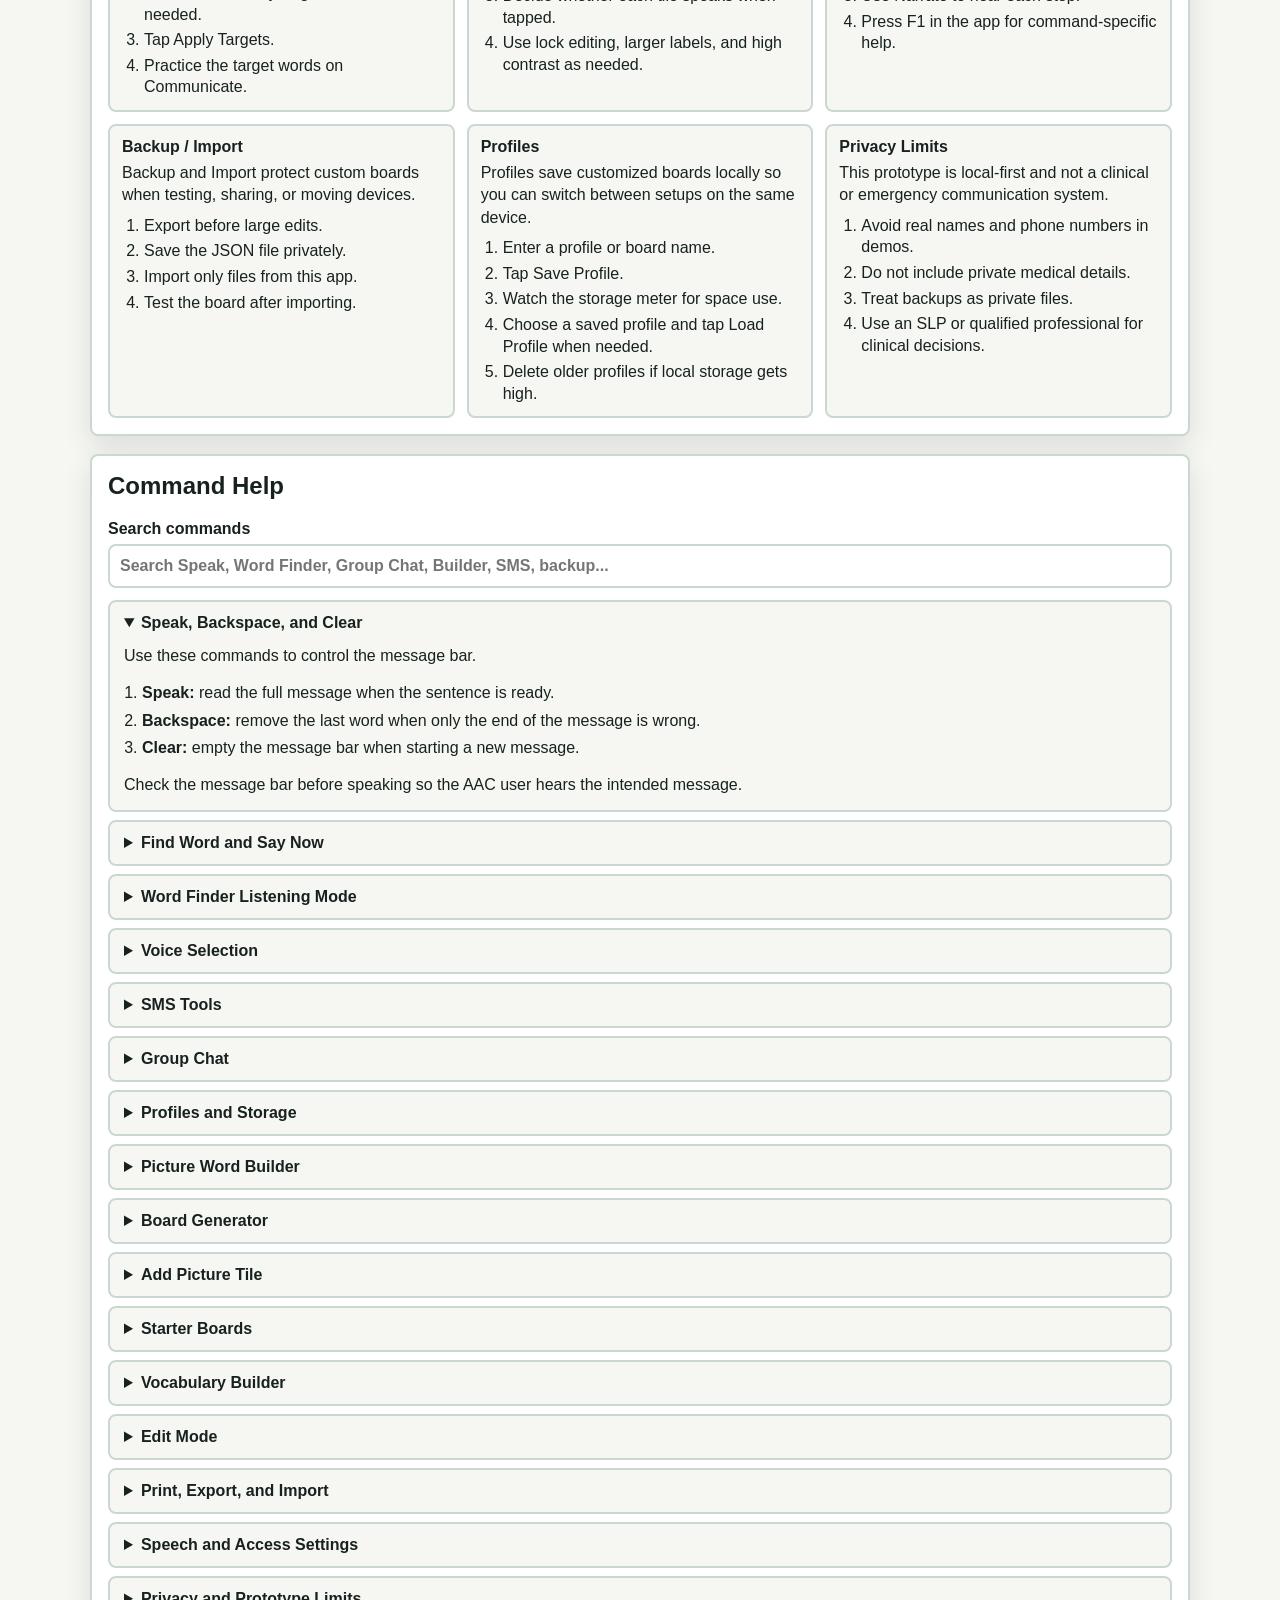
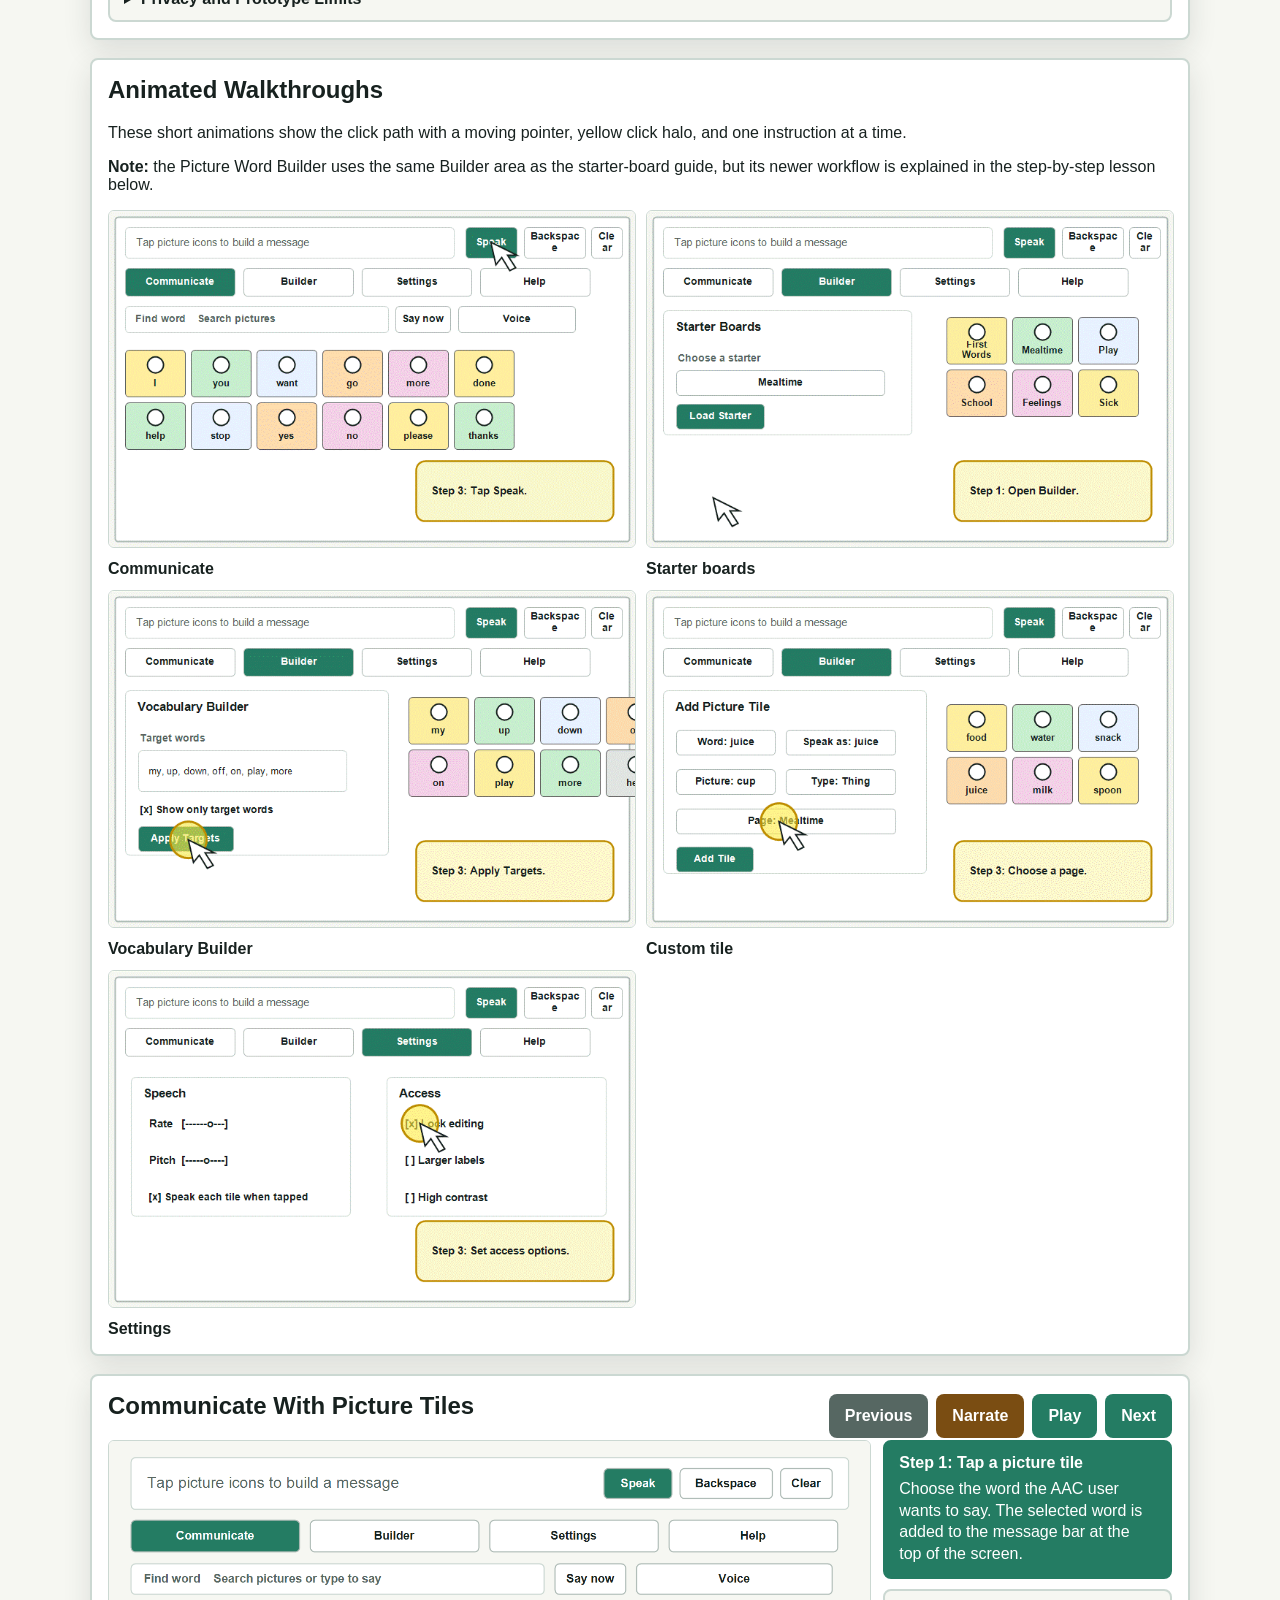
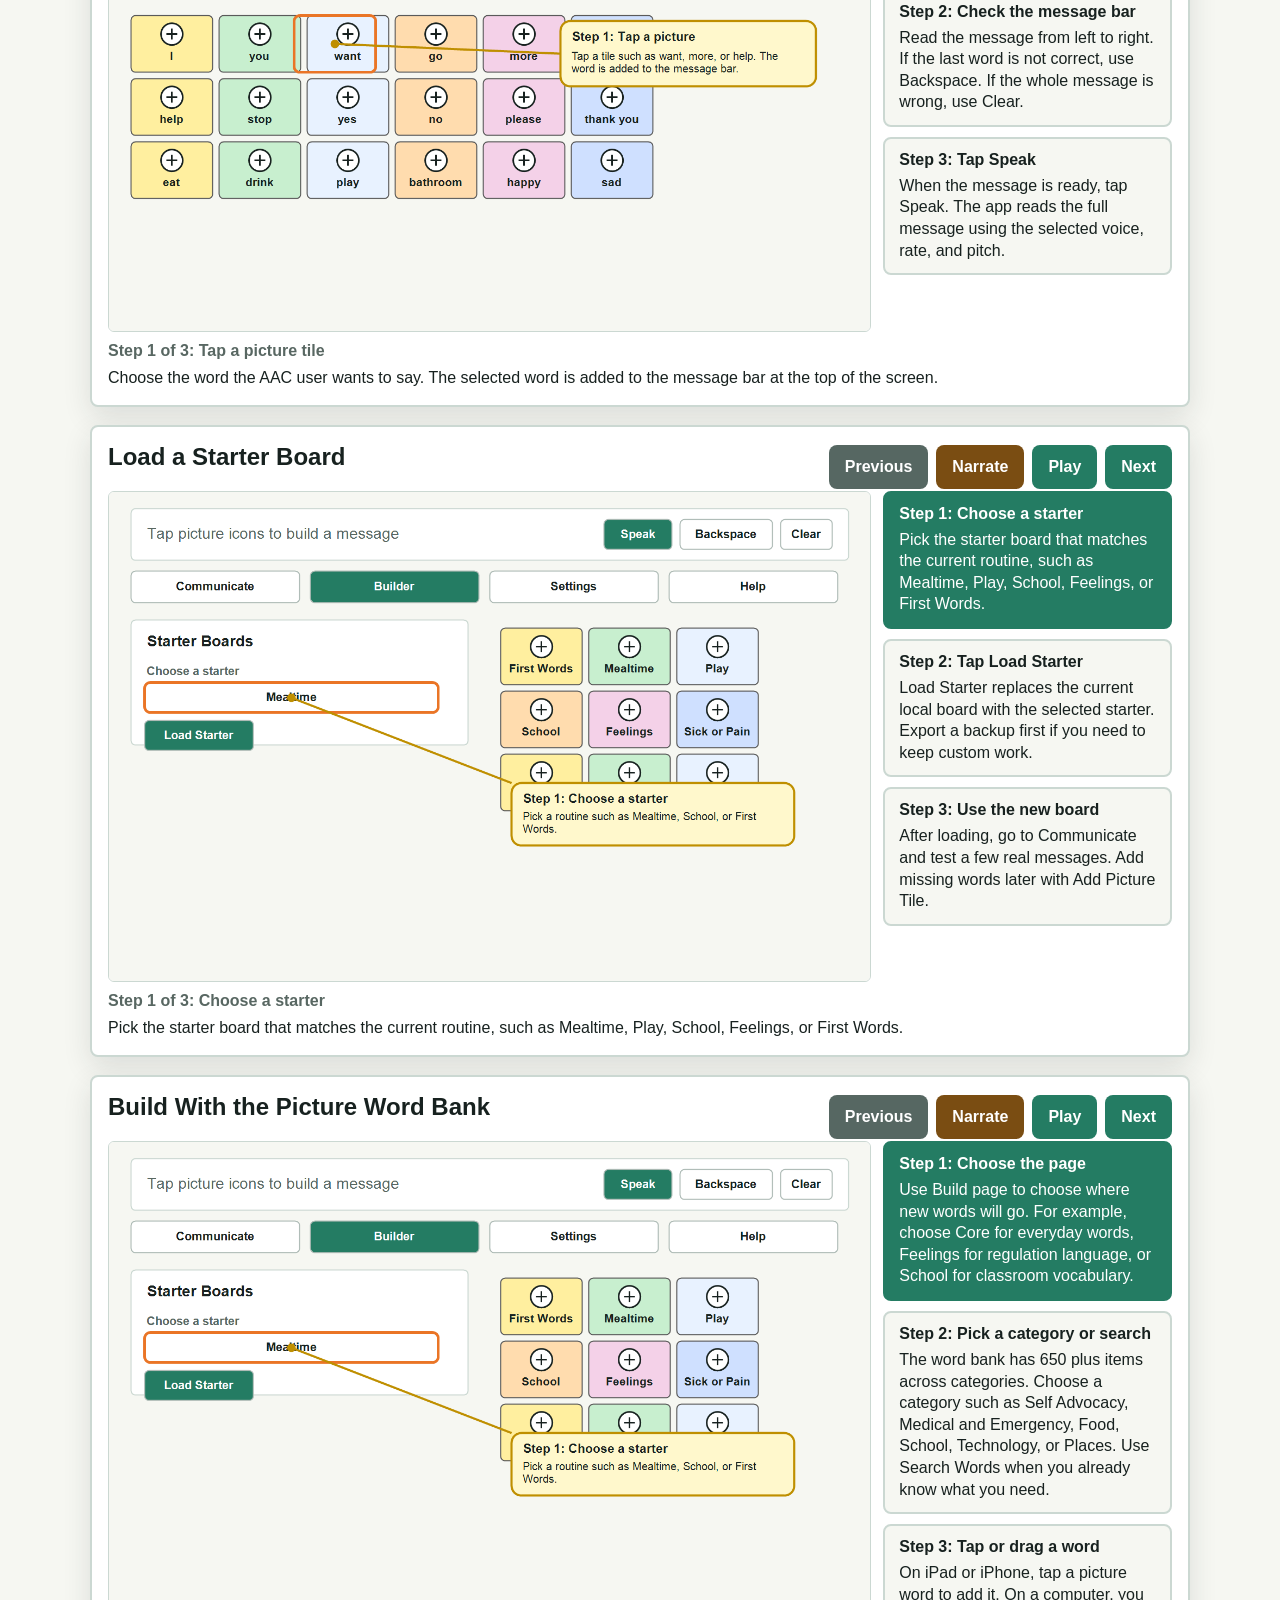
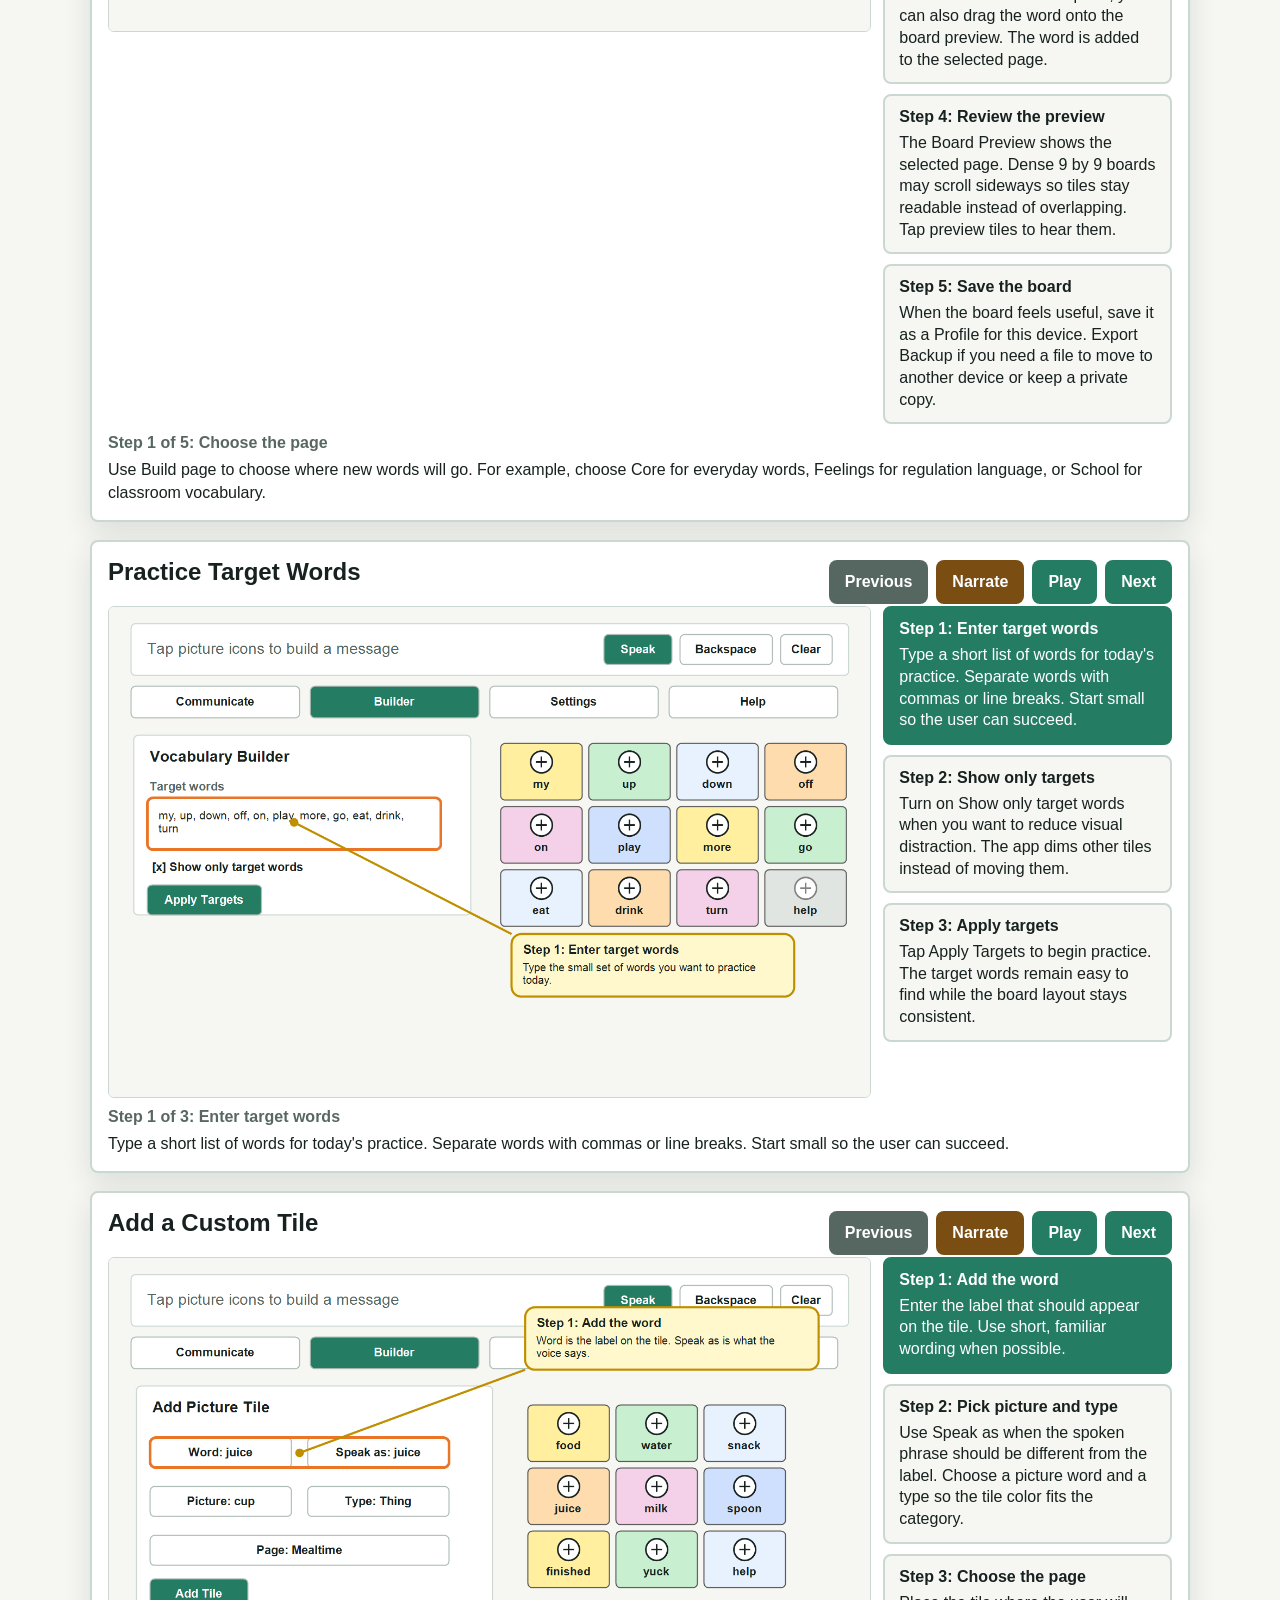
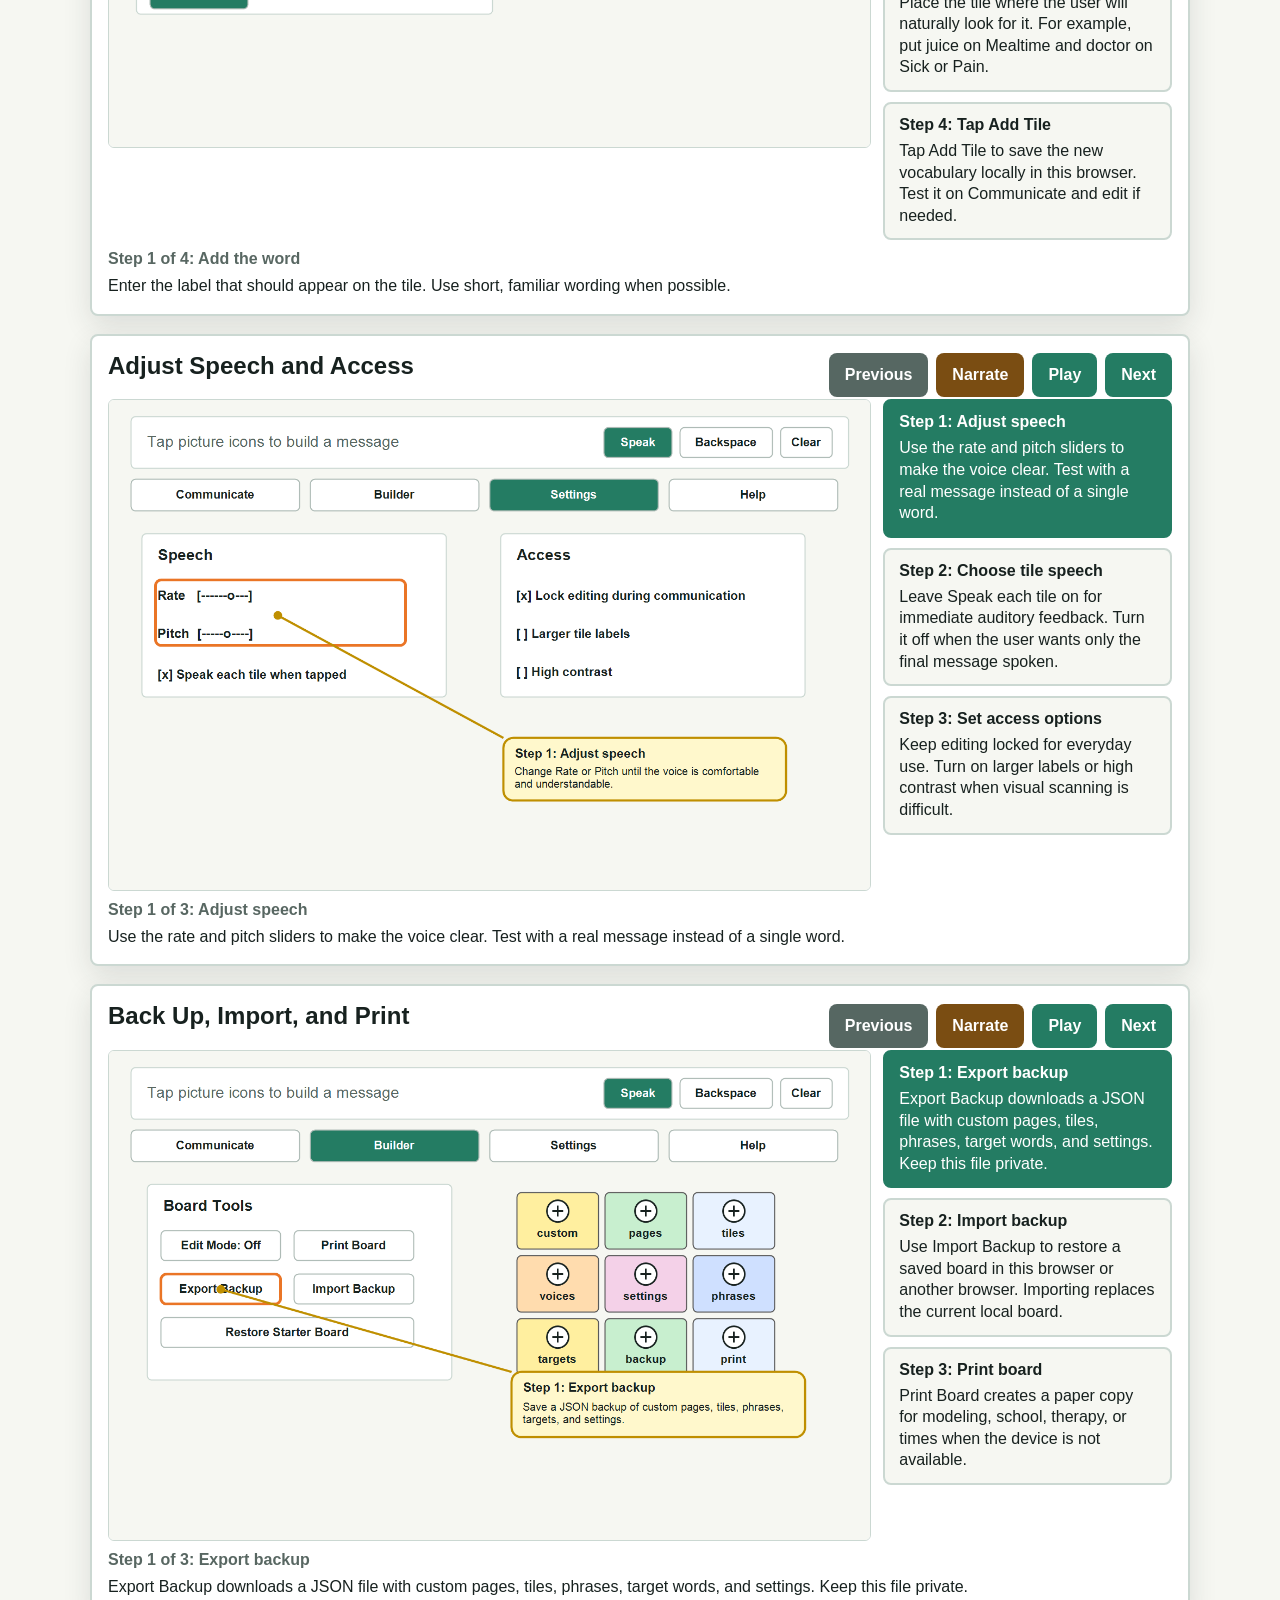
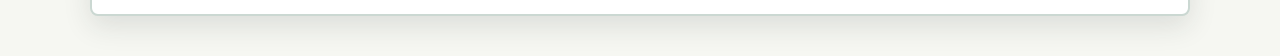
==== commit c1fbebfa: "Add Word Finder listening prototype" ====
--- a/docs/help.html
+++ b/docs/help.html
@@ -48,6 +48,18 @@
             </ol>
           </article>
           <article>
+            <h3>Word Finder</h3>
+            <p>Word Finder is a listening and caption support for users who understand written words better than fast spoken language.</p>
+            <ol>
+              <li>Open Word Finder.</li>
+              <li>Tap Start Listening if the browser supports speech recognition, or type what was heard.</li>
+              <li>Review the large written caption.</li>
+              <li>Tap Find Responses.</li>
+              <li>Tap a suggested response to place it in the message bar.</li>
+              <li>Tap Speak when the response is ready.</li>
+            </ol>
+          </article>
+          <article>
             <h3>SMS Tools</h3>
             <p>SMS tools help move an AAC message into another messaging app while keeping the user in control.</p>
             <ol>
@@ -171,7 +183,7 @@
         <h2>Command Help</h2>
         <label class="help-search">
           Search commands
-          <input id="commandSearch" type="search" placeholder="Search Speak, Group Chat, Builder, SMS, backup..." />
+          <input id="commandSearch" type="search" placeholder="Search Speak, Word Finder, Group Chat, Builder, SMS, backup..." />
         </label>
         <div class="command-list">
           <details open>
@@ -194,6 +206,20 @@
               <li>Tap Say Now to speak the phrase without changing the board.</li>
             </ol>
             <p>Add the phrase as a custom tile later if it becomes a frequent need.</p>
+          </details>
+          <details>
+            <summary>Word Finder Listening Mode</summary>
+            <p>Use Word Finder when spoken words need to be slowed down into readable text before the AAC user chooses a response.</p>
+            <ol>
+              <li>Open Word Finder.</li>
+              <li>Tap Start Listening and allow microphone access if the browser asks.</li>
+              <li>If listening is not supported, type the heard words into Typed or Heard Words.</li>
+              <li>Review the caption with the AAC user.</li>
+              <li>Tap Find Responses.</li>
+              <li>Tap a suggested response to move it into the message bar.</li>
+              <li>Tap Speak when the response is ready.</li>
+            </ol>
+            <p>Listening mode depends on browser speech recognition. It works best from a secure website and may vary by browser or device.</p>
           </details>
           <details>
             <summary>Voice Selection</summary>
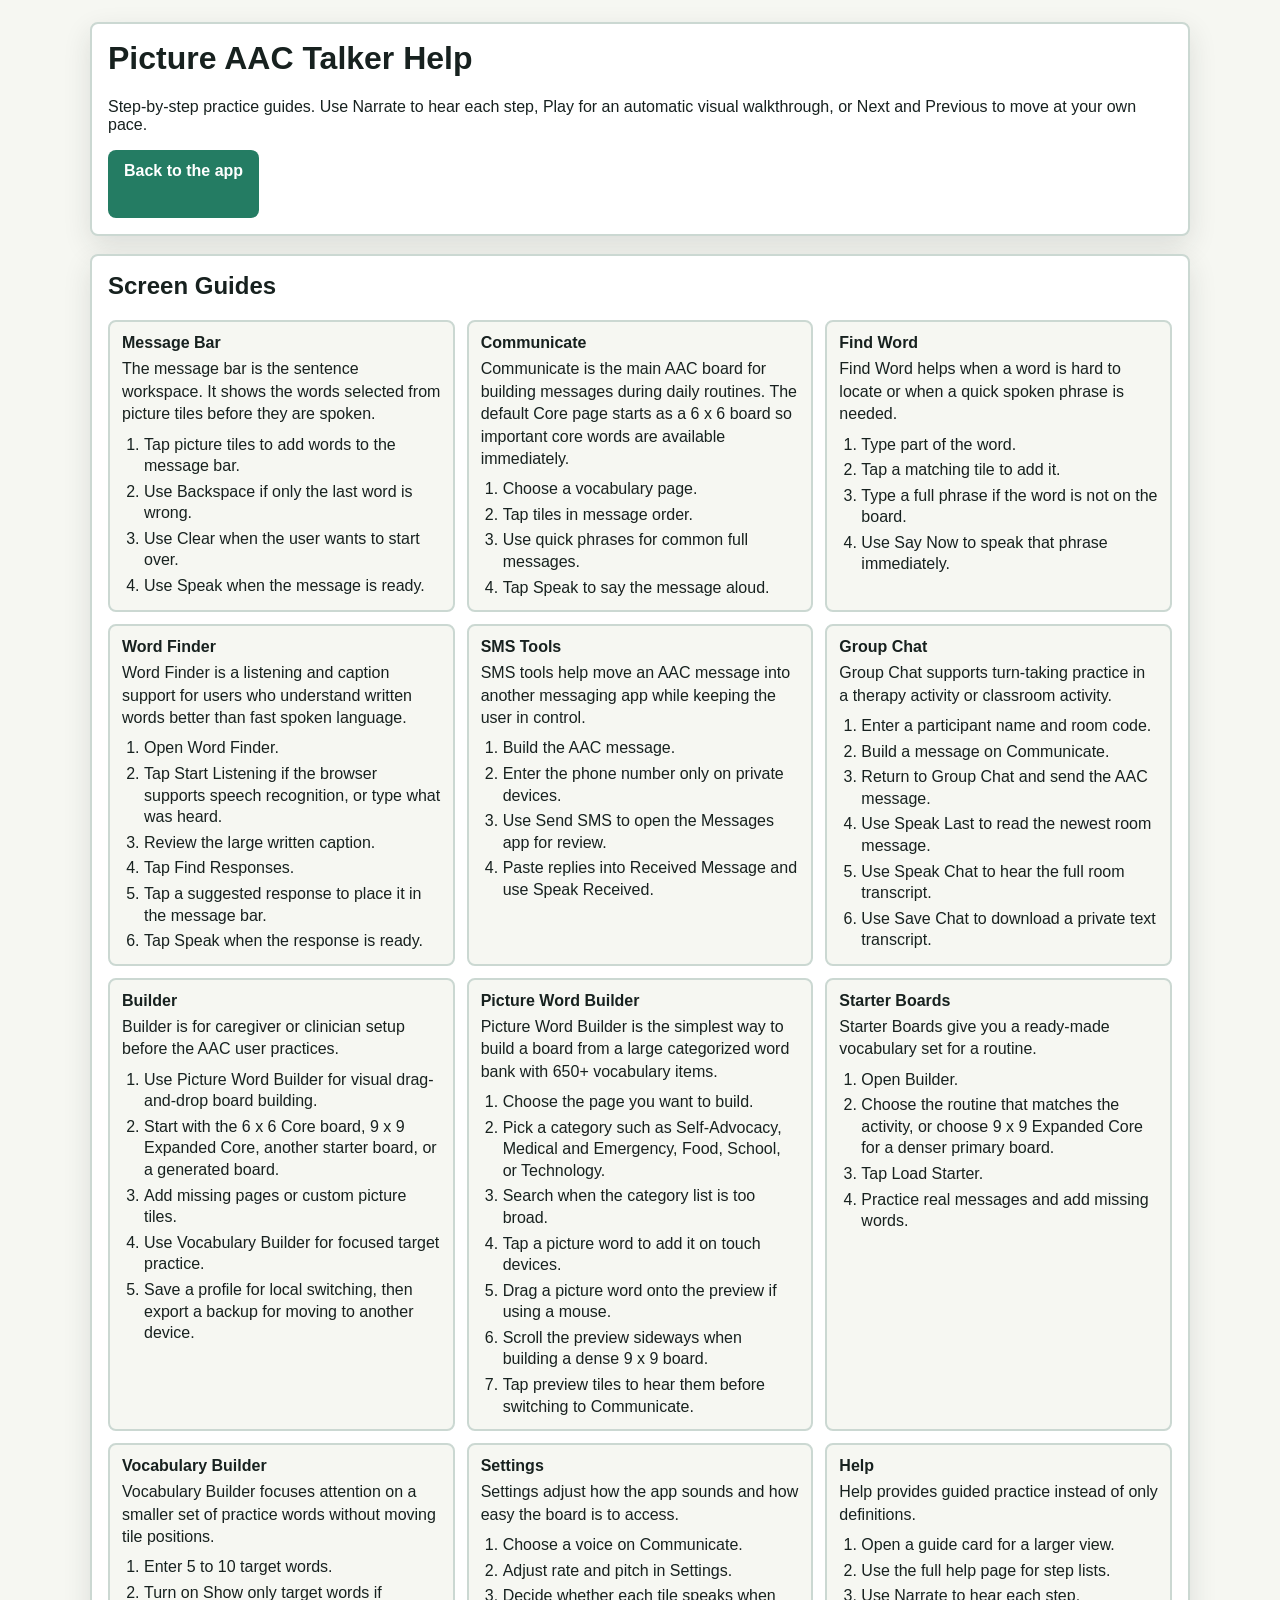
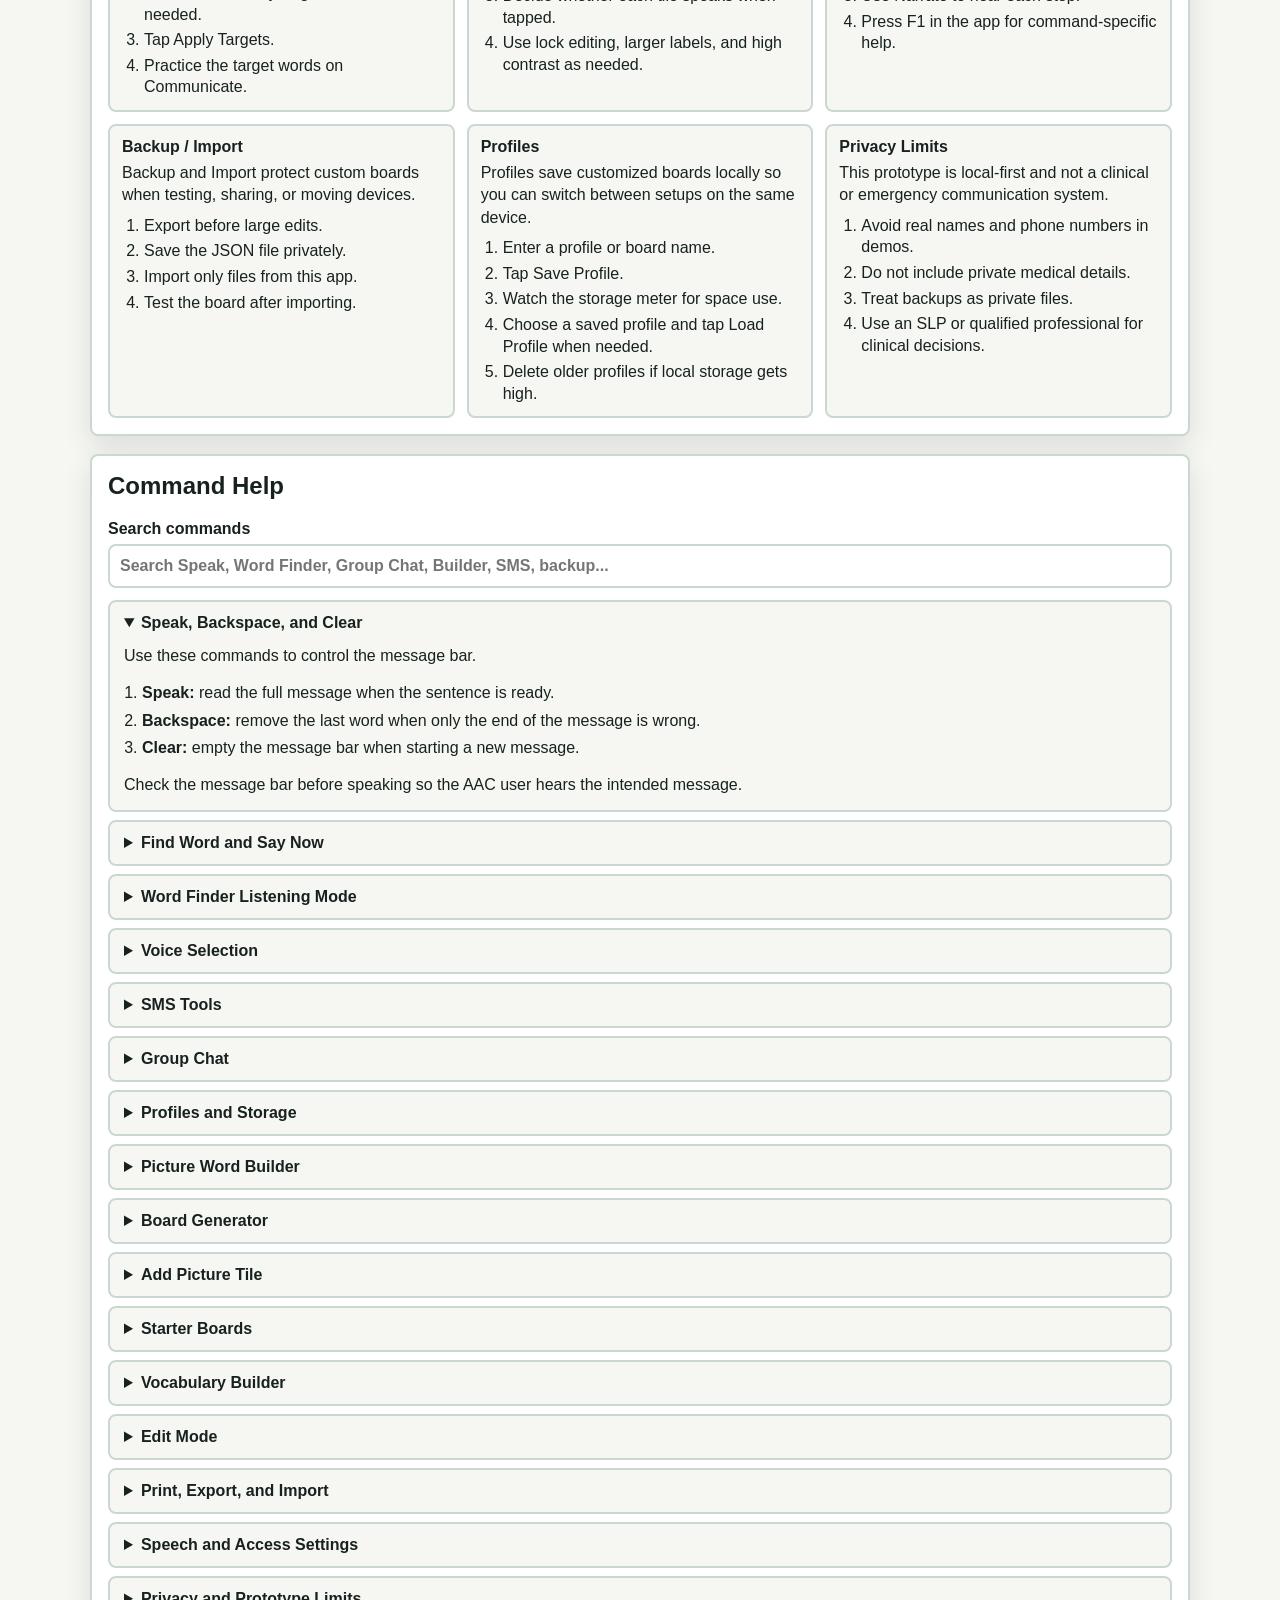
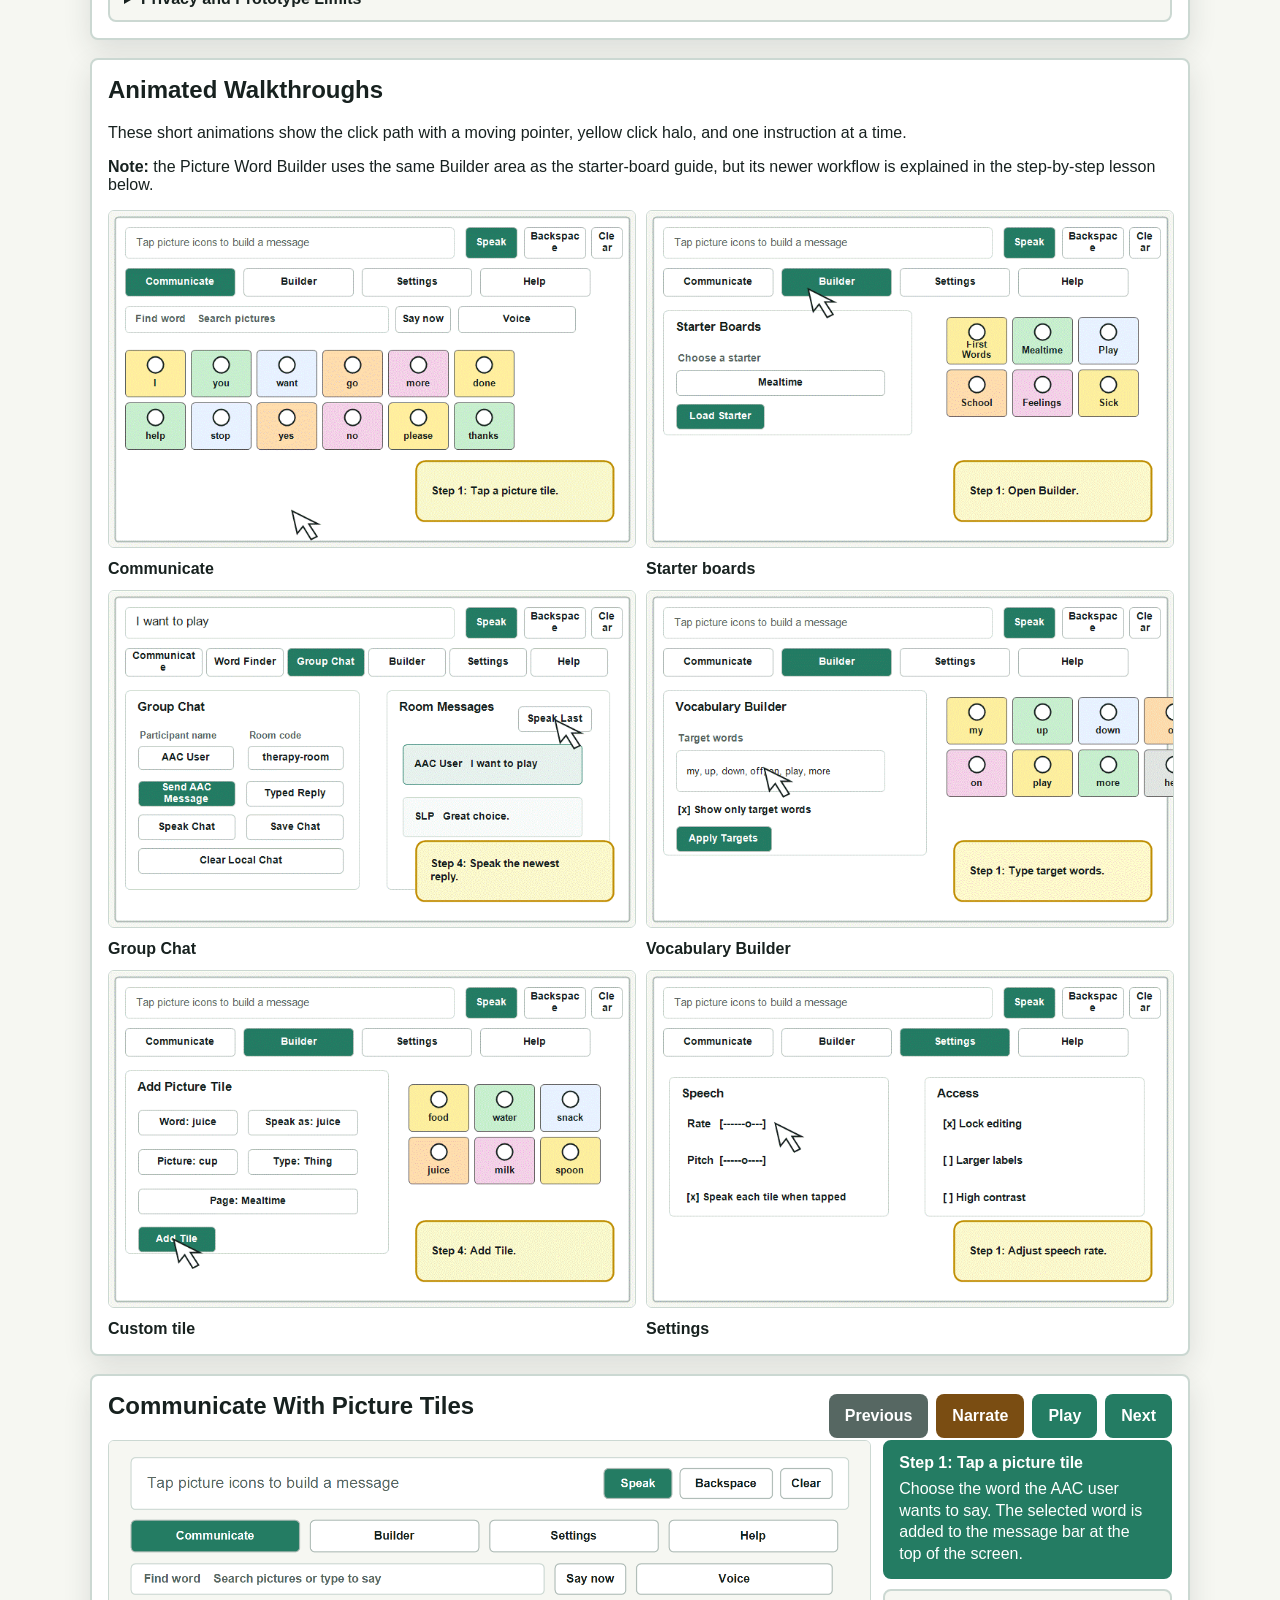
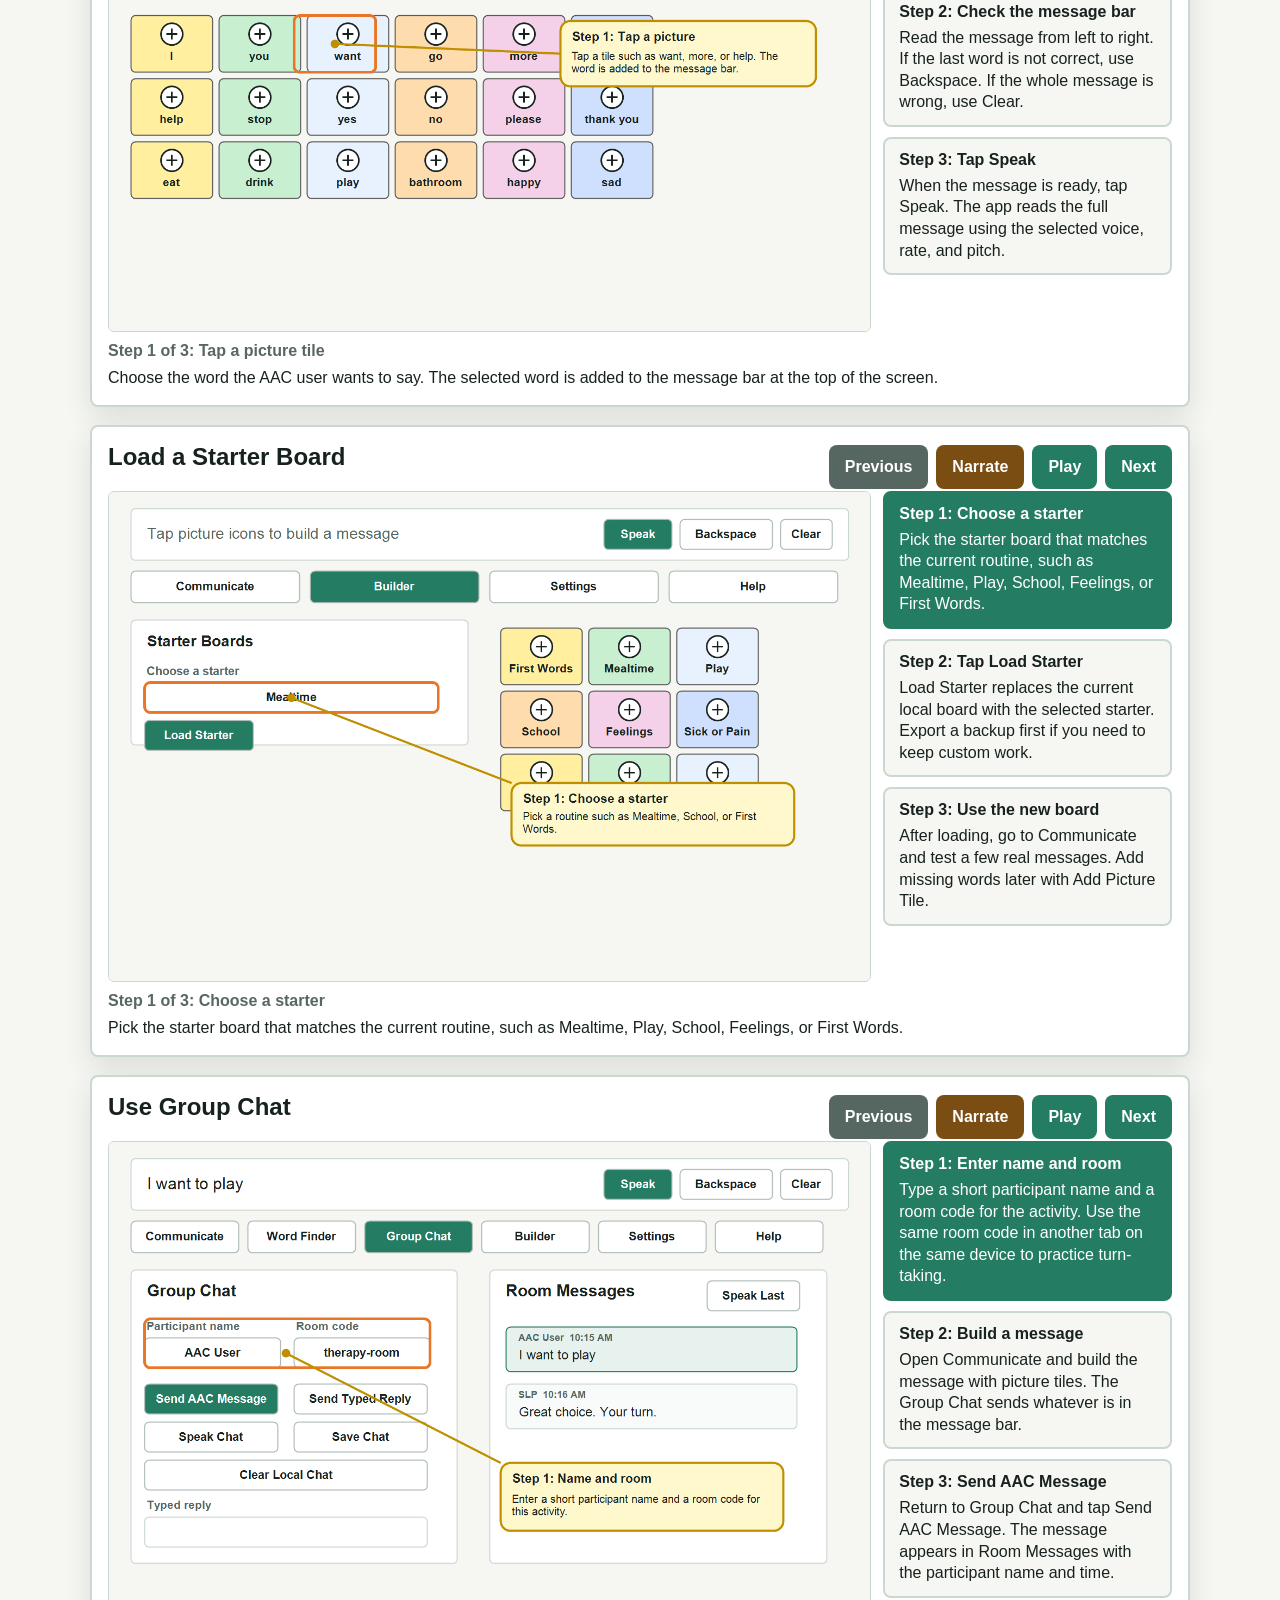
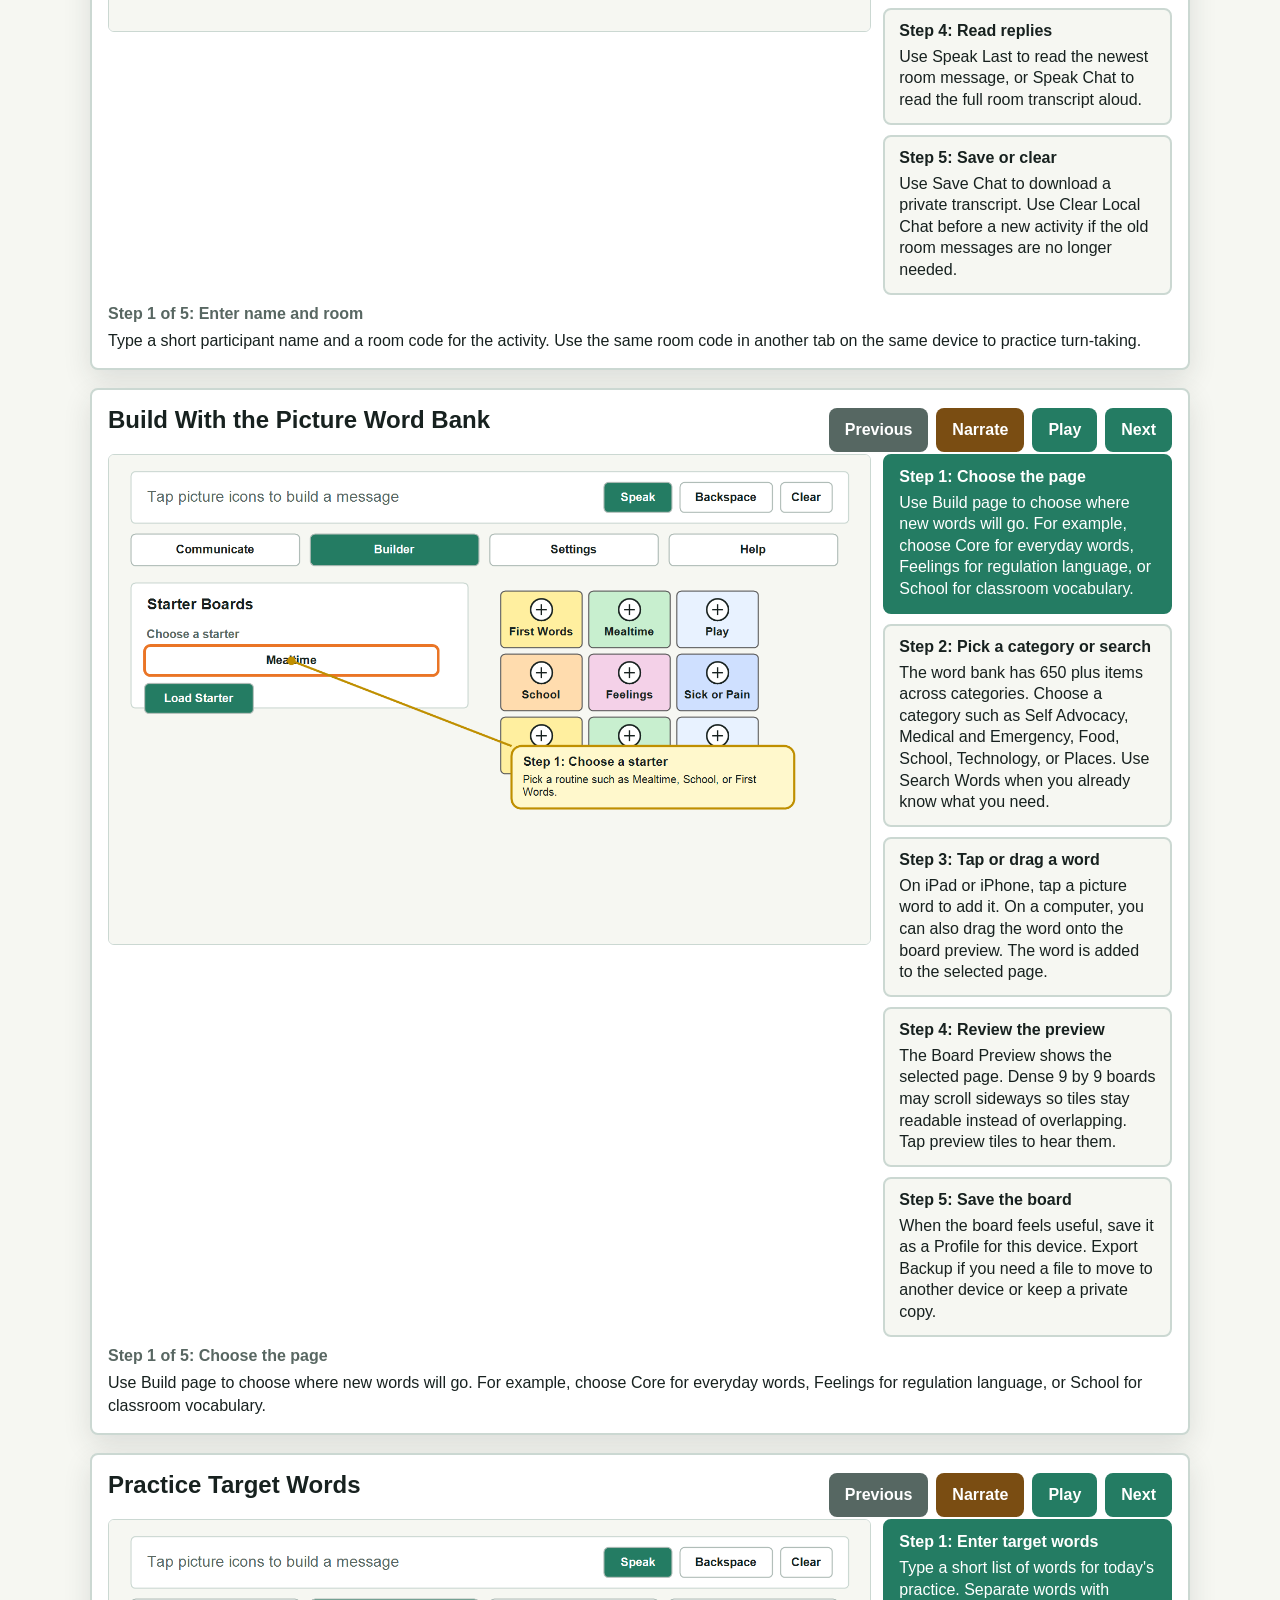
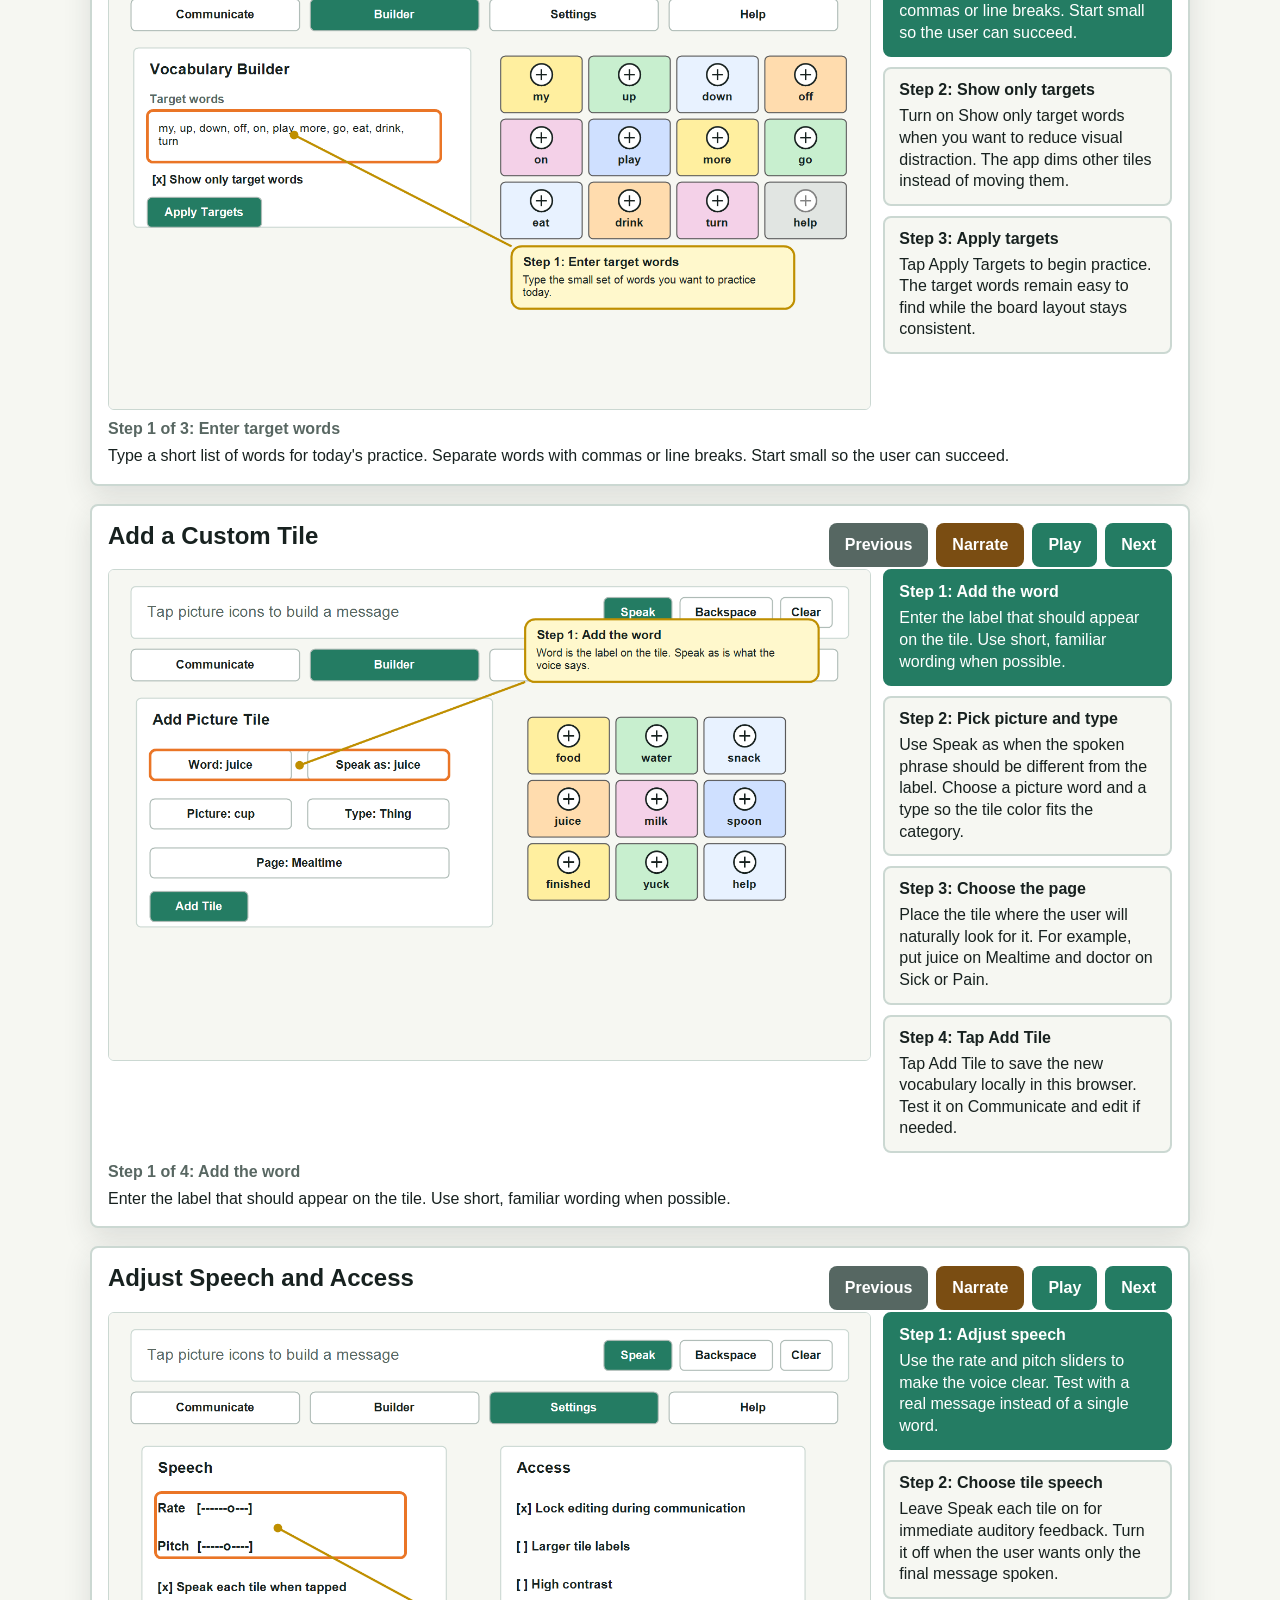
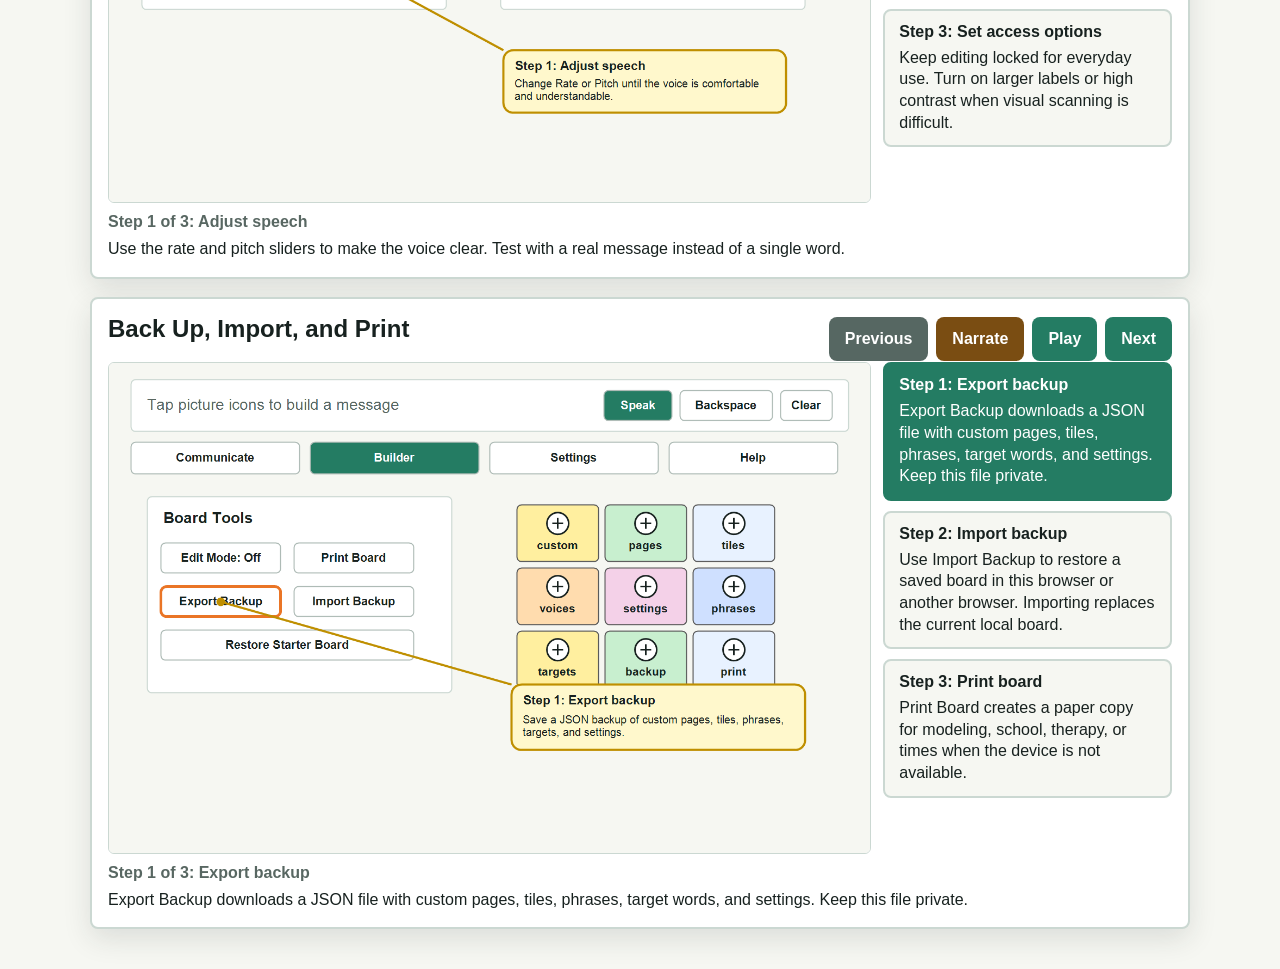
==== commit da1a5092: "Add Group Chat help walkthrough" ====
--- a/docs/help.html
+++ b/docs/help.html
@@ -393,6 +393,10 @@
             <figcaption>Starter boards</figcaption>
           </figure>
           <figure>
+            <img src="animations/group-chat-workflow.gif" alt="Animated workflow for using Group Chat" />
+            <figcaption>Group Chat</figcaption>
+          </figure>
+          <figure>
             <img src="animations/vocabulary-builder-workflow.gif" alt="Animated workflow for Vocabulary Builder target words" />
             <figcaption>Vocabulary Builder</figcaption>
           </figure>
@@ -441,6 +445,23 @@
         <p class="step-label">Step 1 of 3: Choose a starter</p>
       </section>
 
+      <section class="lesson" data-lesson="group">
+        <div class="lesson-head">
+          <h2>Use Group Chat</h2>
+          <div class="lesson-actions">
+            <button type="button" data-action="prev">Previous</button>
+            <button type="button" data-action="narrate">Narrate</button>
+            <button type="button" data-action="play">Play</button>
+            <button type="button" data-action="next">Next</button>
+          </div>
+        </div>
+        <div class="lesson-body">
+          <img src="screenshots/07-group-chat-step-1.png" alt="Group Chat step 1" />
+          <ol class="step-list"></ol>
+        </div>
+        <p class="step-label">Step 1 of 5: Enter name and room</p>
+      </section>
+
       <section class="lesson" data-lesson="pictureBuilder">
         <div class="lesson-head">
           <h2>Build With the Picture Word Bank</h2>
